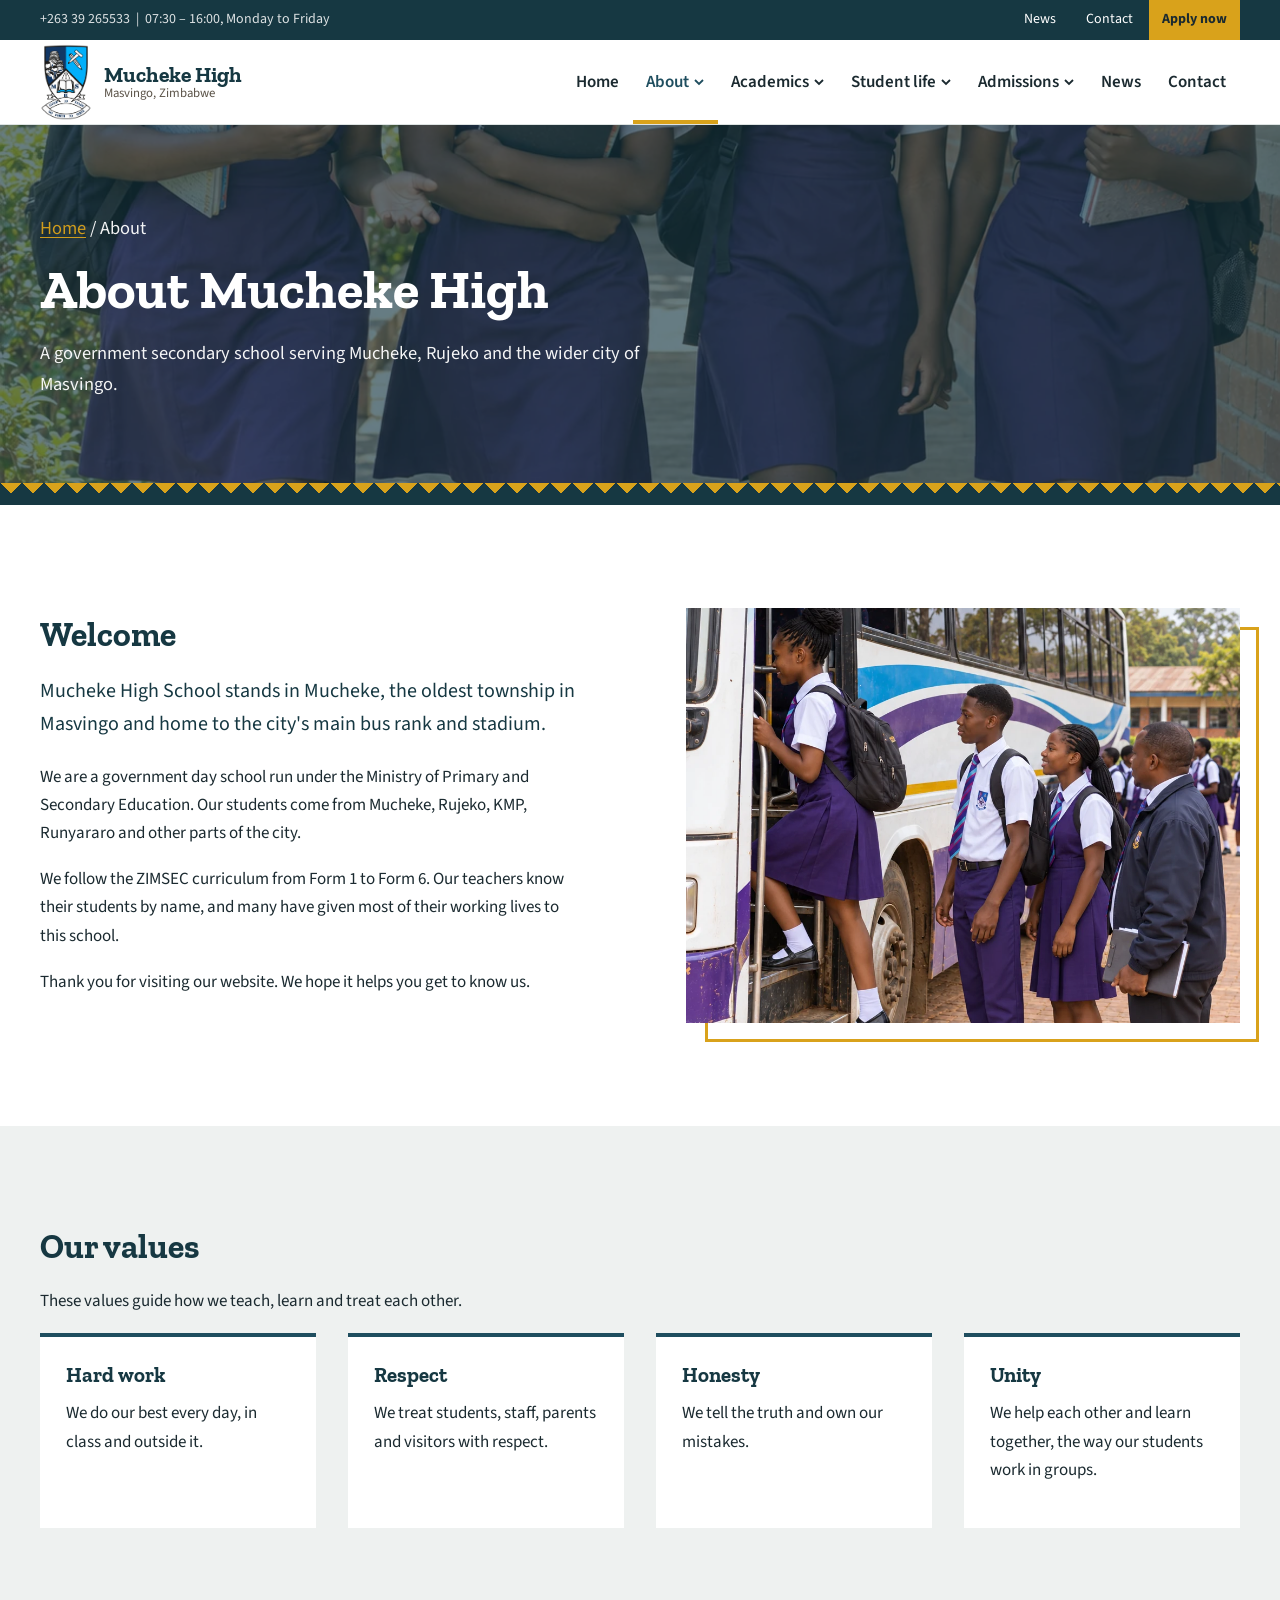
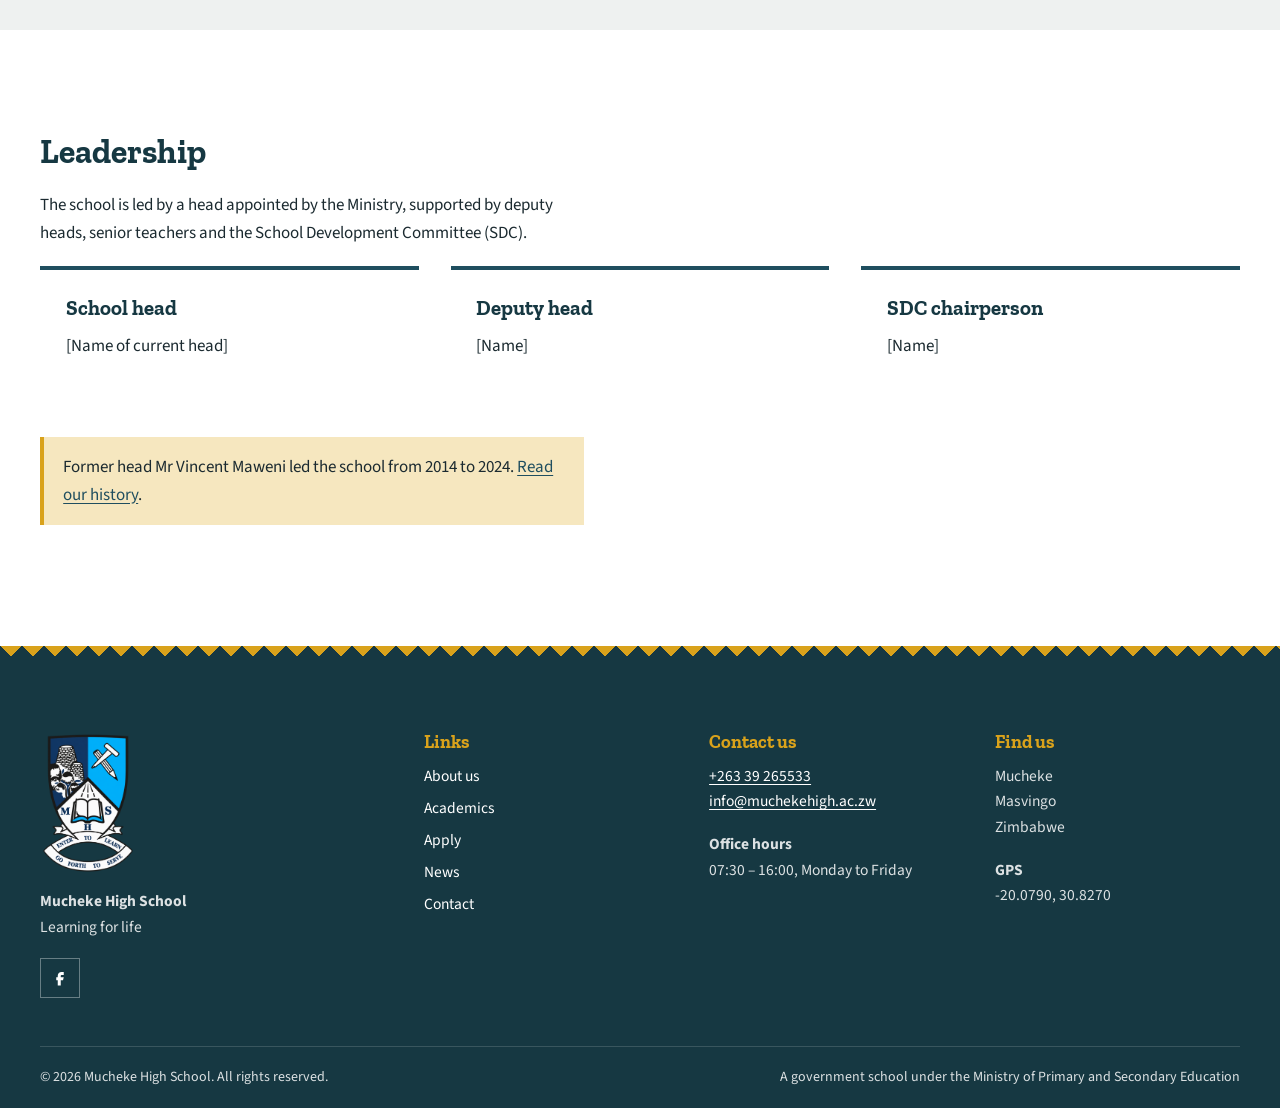
==== pages/about.html @ 4ecaeab1 "Add Mucheke High School website" ====
<!DOCTYPE html>
<html lang="en">
<head>
  <meta charset="UTF-8">
  <meta name="viewport" content="width=device-width, initial-scale=1">
  <title>About us | Mucheke High School</title>
  <meta name="description" content="Welcome to Mucheke High School, a government secondary school in Masvingo, Zimbabwe.">
  <link rel="icon" href="../assets/images/mucheke-crest-navy-icon.png" type="image/png">
  <link rel="preconnect" href="https://fonts.googleapis.com">
  <link rel="preconnect" href="https://fonts.gstatic.com" crossorigin>
  <link href="https://fonts.googleapis.com/css2?family=Source+Sans+3:wght@400;600;700&family=Zilla+Slab:wght@400;600;700&display=swap" rel="stylesheet">
  <link rel="stylesheet" href="../assets/css/base.css">
  <link rel="stylesheet" href="../assets/css/layout.css">
  <link rel="stylesheet" href="../assets/css/components.css">
</head>
<body data-root="../" data-page="about">
  <div id="header-slot"></div>

  <main id="main">
    <section class="page-hero">
      <img src="../assets/images/generated/veranda-friends-square.webp" alt="Friends walking along a classroom veranda">
      <div class="container">
        <p class="breadcrumb"><a href="../index.html">Home</a> / About</p>
        <h1>About Mucheke High</h1>
        <p>A government secondary school serving Mucheke, Rujeko and the wider city of Masvingo.</p>
      </div>
    </section>
    <div class="wall-band" aria-hidden="true"></div>

    <section class="section">
      <div class="container split">
        <div>
          <h2>Welcome</h2>
          <p class="lead">Mucheke High School stands in Mucheke, the oldest township in Masvingo and home to the city's main bus rank and stadium.</p>
          <p>We are a government day school run under the Ministry of Primary and Secondary Education. Our students come from Mucheke, Rujeko, KMP, Runyararo and other parts of the city.</p>
          <p>We follow the ZIMSEC curriculum from Form 1 to Form 6. Our teachers know their students by name, and many have given most of their working lives to this school.</p>
          <p>Thank you for visiting our website. We hope it helps you get to know us.</p>
        </div>
        <div class="split__img"><img src="../assets/images/generated/school-bus-formal-portrait.webp" alt="Students in formal uniform boarding the school bus"></div>
      </div>
    </section>

    <section class="section section--stone" id="values">
      <div class="container">
        <h2>Our values</h2>
        <p>These values guide how we teach, learn and treat each other. <!-- TODO: replace with the school's official values --></p>
        <div class="info-grid">
          <div class="info-card"><h3>Hard work</h3><p>We do our best every day, in class and outside it.</p></div>
          <div class="info-card"><h3>Respect</h3><p>We treat students, staff, parents and visitors with respect.</p></div>
          <div class="info-card"><h3>Honesty</h3><p>We tell the truth and own our mistakes.</p></div>
          <div class="info-card"><h3>Unity</h3><p>We help each other and learn together, the way our students work in groups.</p></div>
        </div>
      </div>
    </section>

    <section class="section" id="leadership">
      <div class="container">
        <h2>Leadership</h2>
        <p>The school is led by a head appointed by the Ministry, supported by deputy heads, senior teachers and the School Development Committee (SDC).</p>
        <div class="info-grid">
          <div class="info-card"><h3>School head</h3><p>[Name of current head]</p><!-- TODO: add the current head's name and photo --></div>
          <div class="info-card"><h3>Deputy head</h3><p>[Name]</p></div>
          <div class="info-card"><h3>SDC chairperson</h3><p>[Name]</p></div>
        </div>
        <p class="note" style="margin-top:2rem">Former head Mr Vincent Maweni led the school from 2014 to 2024. <a href="history.html">Read our history</a>.</p>
      </div>
    </section>

  </main>

  <div id="footer-slot"></div>

  <script src="../assets/js/data/site.js"></script>
  <script src="../assets/js/data/news.js"></script>
  <script src="../assets/js/components.js"></script>
  <script src="../assets/js/main.js"></script>
</body>
</html>
---- assets/css/base.css ----
/* =========================================================
   base.css — design tokens, reset, typography
   Change school colours here and the whole site updates.
   ========================================================= */

:root {
  /* Colours */
  --river: #1F4E5F;        /* main colour (Mucheke River blue) */
  --river-deep: #163842;   /* darker shade for footer, top bar */
  --gold: #D9A21B;         /* accent (msasa gold) */
  --gold-soft: #F6E7BF;
  --stone: #EEF1F0;        /* light section background */
  --granite: #5B5348;      /* muted text */
  --ink: #1B2A30;          /* body text */
  --white: #FFFFFF;

  /* Type */
  --font-head: "Zilla Slab", Georgia, "Times New Roman", serif;
  --font-body: "Source Sans 3", "Segoe UI", Arial, sans-serif;

  --step--1: 0.875rem;
  --step-0: 1.0625rem;
  --step-1: 1.3rem;
  --step-2: 1.65rem;
  --step-3: 2.1rem;
  --step-4: clamp(2.4rem, 5vw, 3.4rem);
  --step-5: clamp(3rem, 8vw, 5.6rem);

  /* Layout */
  --max: 1200px;
  --gap: clamp(1rem, 3vw, 2rem);
  --section: clamp(3.5rem, 8vw, 6.5rem);
  --radius: 4px;
  --header-h: 84px;
}

*, *::before, *::after { box-sizing: border-box; }

html { scroll-behavior: smooth; }

body {
  margin: 0;
  font-family: var(--font-body);
  font-size: var(--step-0);
  line-height: 1.65;
  color: var(--ink);
  background: var(--white);
  -webkit-font-smoothing: antialiased;
}

img, svg, video { display: block; max-width: 100%; }

h1, h2, h3, h4 {
  font-family: var(--font-head);
  font-weight: 700;
  line-height: 1.15;
  color: var(--river-deep);
  margin: 0 0 0.6em;
}
h1 { font-size: var(--step-4); }
h2 { font-size: var(--step-3); }
h3 { font-size: var(--step-2); }
h4 { font-size: var(--step-1); }

p { margin: 0 0 1.1em; max-width: 68ch; }

a { color: var(--river); text-underline-offset: 3px; }
a:hover { color: var(--river-deep); }

:focus-visible {
  outline: 3px solid var(--gold);
  outline-offset: 3px;
}

ul { padding-left: 1.2em; }

.skip-link {
  position: absolute;
  left: -999px;
  top: 0;
  background: var(--gold);
  color: var(--ink);
  padding: .6rem 1rem;
  z-index: 1000;
}
.skip-link:focus { left: 1rem; }

.visually-hidden {
  position: absolute !important;
  width: 1px; height: 1px;
  overflow: hidden;
  clip: rect(0 0 0 0);
  white-space: nowrap;
}

@media (prefers-reduced-motion: reduce) {
  *, *::before, *::after {
    animation: none !important;
    transition: none !important;
    scroll-behavior: auto !important;
  }
}
---- assets/css/layout.css ----
/* =========================================================
   layout.css — top bar, header, navigation, sections, footer
   ========================================================= */

.container {
  width: min(100% - 2 * var(--gap), var(--max));
  margin-inline: auto;
}

.section { padding-block: var(--section); }
.section--stone { background: var(--stone); }
.section--river { background: var(--river); color: var(--white); }
.section--river h2, .section--river h3 { color: var(--white); }

/* ---------- Stone wall band (Great Zimbabwe chevron) ---------- */
.wall-band {
  height: 22px;
  background:
    linear-gradient(135deg, var(--gold) 25%, transparent 25%) -11px 0 / 22px 22px,
    linear-gradient(225deg, var(--gold) 25%, transparent 25%) -11px 0 / 22px 22px,
    var(--river-deep);
}

/* ---------- Top bar ---------- */
.topbar {
  background: var(--river-deep);
  color: var(--white);
  font-size: var(--step--1);
}
.topbar .container {
  display: flex;
  justify-content: space-between;
  align-items: center;
  gap: 1rem;
  min-height: 40px;
}
.topbar__info { opacity: .85; }
.topbar__links { display: flex; gap: .25rem; }
.topbar__links a {
  color: var(--white);
  text-decoration: none;
  padding: .5rem .8rem;
}
.topbar__links a:hover { background: rgba(255,255,255,.1); color: var(--white); }
.topbar__links .topbar__apply { background: var(--gold); color: var(--ink); font-weight: 700; }
.topbar__links .topbar__apply:hover { background: #E7B53A; color: var(--ink); }

/* ---------- Header ---------- */
.site-header {
  position: sticky;
  top: 0;
  z-index: 100;
  background: var(--white);
  border-bottom: 1px solid #DDE3E2;
  transition: box-shadow .2s;
}
.site-header.is-scrolled { box-shadow: 0 2px 14px rgba(22,56,66,.12); }
.site-header .container {
  display: flex;
  align-items: center;
  justify-content: space-between;
  min-height: var(--header-h);
  gap: 1rem;
}

.brand {
  display: flex;
  align-items: center;
  gap: .75rem;
  text-decoration: none;
  color: var(--river-deep);
}
.brand img { width: 52px; height: auto; flex-shrink: 0; }
.brand__name {
  font-family: var(--font-head);
  font-weight: 700;
  font-size: 1.35rem;
  line-height: 1.05;
}
.brand__tag { display: block; font-family: var(--font-body); font-weight: 400; font-size: .8rem; color: var(--granite); }

/* ---------- Main nav ---------- */
.nav__list {
  list-style: none;
  display: flex;
  margin: 0;
  padding: 0;
}
.nav__item { position: relative; }
.nav__link {
  display: flex;
  align-items: center;
  gap: .3rem;
  padding: 0 .85rem;
  min-height: var(--header-h);
  font-weight: 600;
  color: var(--ink);
  text-decoration: none;
  background: none;
  border: 0;
  font: inherit;
  font-weight: 600;
  cursor: pointer;
}
.nav__link:hover, .nav__item.is-current > .nav__link { color: var(--river); box-shadow: inset 0 -4px 0 var(--gold); }
.nav__caret { width: 10px; height: 10px; transition: transform .2s; }

.subnav {
  list-style: none;
  margin: 0;
  padding: .5rem 0;
  position: absolute;
  left: 0;
  top: 100%;
  min-width: 220px;
  background: var(--river);
  opacity: 0;
  visibility: hidden;
  transform: translateY(6px);
  transition: opacity .15s, transform .15s, visibility .15s;
}
.nav__item:hover > .subnav,
.nav__item:focus-within > .subnav,
.nav__item.is-open > .subnav { opacity: 1; visibility: visible; transform: none; }
.subnav a {
  display: block;
  padding: .55rem 1.1rem;
  color: var(--white);
  text-decoration: none;
}
.subnav a:hover { background: var(--river-deep); color: var(--gold); }

.nav-toggle {
  display: none;
  background: none;
  border: 2px solid var(--river);
  color: var(--river);
  padding: .45rem .8rem;
  font: inherit;
  font-weight: 700;
  cursor: pointer;
}

@media (max-width: 1020px) {
  .nav-toggle { display: block; }
  .topbar__info { display: none; }
  .nav {
    position: fixed;
    inset: calc(var(--header-h) + 40px) 0 0 0;
    background: var(--white);
    overflow-y: auto;
    transform: translateX(100%);
    transition: transform .25s;
  }
  .nav.is-open { transform: none; }
  .nav__list { flex-direction: column; padding: 1rem var(--gap) 3rem; }
  .nav__link { min-height: 52px; width: 100%; justify-content: space-between; border-bottom: 1px solid #E3E8E7; padding: 0; }
  .nav__link:hover, .nav__item.is-current > .nav__link { box-shadow: none; }
  .subnav {
    position: static;
    opacity: 1;
    visibility: visible;
    transform: none;
    display: none;
    background: var(--stone);
  }
  .nav__item:hover > .subnav, .nav__item:focus-within > .subnav { display: none; }
  .nav__item.is-open > .subnav { display: block; }
  .nav__item.is-open .nav__caret { transform: rotate(180deg); }
  .subnav a { color: var(--ink); }
  .subnav a:hover { background: var(--gold-soft); color: var(--ink); }
}

/* ---------- Footer ---------- */
.site-footer {
  background: var(--river-deep);
  color: rgba(255,255,255,.85);
  font-size: .97rem;
}
.site-footer a { color: var(--white); }
.site-footer a:hover { color: var(--gold); }
.footer__grid {
  display: grid;
  grid-template-columns: 1.4fr 1fr 1fr 1fr;
  gap: 2.5rem;
  padding-block: 4rem 3rem;
}
.site-footer h4 { color: var(--gold); font-size: 1.15rem; }
.footer__links { list-style: none; padding: 0; margin: 0; }
.footer__links li { margin-bottom: .4rem; }
.footer__links a { text-decoration: none; }
.footer__brand img { width: 96px; height: auto; margin-bottom: 1rem; }
.footer__social { display: flex; gap: .6rem; margin-top: 1rem; }
.footer__social a {
  display: grid;
  place-items: center;
  width: 40px; height: 40px;
  border: 1px solid rgba(255,255,255,.35);
}
.footer__social svg { width: 18px; height: 18px; fill: currentColor; }
.footer__bottom {
  border-top: 1px solid rgba(255,255,255,.15);
  padding-block: 1.2rem;
  font-size: var(--step--1);
  display: flex;
  justify-content: space-between;
  flex-wrap: wrap;
  gap: .5rem;
}

@media (max-width: 900px) {
  .footer__grid { grid-template-columns: 1fr 1fr; }
}
@media (max-width: 560px) {
  .footer__grid { grid-template-columns: 1fr; }
  .topbar__links a:not(.topbar__apply) { display: none; }
}
---- assets/css/components.css ----
/* =========================================================
   components.css — buttons, hero, cards, quote, news,
   gallery, lightbox, partners, timeline, forms, tables
   ========================================================= */

/* ---------- Buttons ---------- */
.btn {
  display: inline-flex;
  align-items: center;
  justify-content: center;
  gap: .5rem;
  padding: .85rem 1.6rem;
  font-weight: 700;
  font-size: 1rem;
  text-decoration: none;
  border: 2px solid transparent;
  border-radius: var(--radius);
  cursor: pointer;
  transition: background .15s, color .15s;
}
.btn--gold { background: var(--gold); color: var(--ink); }
.btn--gold:hover { background: #E7B53A; color: var(--ink); }
.btn--river { background: var(--river); color: var(--white); }
.btn--river:hover { background: var(--river-deep); color: var(--white); }
.btn--outline { border-color: currentColor; color: var(--white); background: transparent; }
.btn--outline:hover { background: var(--white); color: var(--river-deep); }
.btn--outline-dark { border-color: var(--river); color: var(--river); background: transparent; }
.btn--outline-dark:hover { background: var(--river); color: var(--white); }
.btn-row { display: flex; flex-wrap: wrap; gap: .8rem; margin-top: 1.6rem; }

/* ---------- Home hero ---------- */
.hero {
  position: relative;
  min-height: min(88vh, 780px);
  display: grid;
  align-items: end;
  justify-items: center;
  color: var(--white);
  overflow: hidden;
  background: var(--river-deep);
}
.hero__media, .hero__slide, .hero__video {
  position: absolute;
  inset: 0;
  width: 100%;
  height: 100%;
  object-fit: cover;
}
.hero__video {
  /* Keep the students' heads below the header on wide screens. */
  object-position: center top;
}
@media (max-width: 760px) {
  .hero__video { object-position: 35% top; }
}
.hero__slide { opacity: 0; transition: opacity 1.2s ease; }
.hero__slide.is-active { opacity: 1; }
.hero::after {
  content: "";
  position: absolute;
  inset: 0;
  background:
    radial-gradient(ellipse at center, rgba(22,56,66,.35) 0%, rgba(22,56,66,0) 70%),
    linear-gradient(180deg, rgba(31,78,95,.45) 0%, rgba(31,78,95,.55) 50%, rgba(22,56,66,.75) 100%);
  mix-blend-mode: normal;
}
.hero__content {
  position: relative;
  z-index: 2;
  padding-block: 6rem 4.5rem;
  text-align: center;
  display: flex;
  flex-direction: column;
  align-items: center;
  justify-content: center;
}
.hero__content .btn-row { justify-content: center; }
.hero__kicker {
  font-family: var(--font-head);
  font-size: var(--step-2);
  font-weight: 400;
  color: var(--gold);
  margin: 0;
}
.hero__title {
  font-size: var(--step-5);
  color: var(--white);
  margin: 0 0 1.2rem;
  letter-spacing: -0.01em;
  max-width: none;
  width: 100%;
  text-align: center;
  white-space: nowrap;
}
.hero__title span { display: inline; }
@media (max-width: 700px) {
  .hero__title { white-space: normal; font-size: clamp(2.4rem, 12vw, 3.4rem); line-height: 1.05; }
  .hero__title span { display: block; }
}
.hero__text { font-size: 1.2rem; max-width: 56ch; opacity: .95; }
.hero__dots {
  position: absolute;
  left: 50%;
  transform: translateX(-50%);
  bottom: 2rem;
  z-index: 3;
  display: flex;
  gap: .5rem;
}
.hero__dots button {
  width: 34px; height: 6px;
  border: 0;
  padding: 0;
  background: rgba(255,255,255,.45);
  cursor: pointer;
}
.hero__dots button.is-active { background: var(--gold); }

/* ---------- Page hero (inner pages) ---------- */
.page-hero {
  position: relative;
  color: var(--white);
  background: var(--river-deep);
  overflow: hidden;
}
.page-hero img {
  position: absolute;
  inset: 0;
  width: 100%;
  height: 100%;
  object-fit: cover;
  opacity: .35;
}
.page-hero .container { position: relative; padding-block: 5.5rem 4rem; }
.page-hero h1 { color: var(--white); margin-bottom: .3em; }
.page-hero p { font-size: 1.15rem; opacity: .95; }
.breadcrumb { font-size: var(--step--1); margin-bottom: 1rem; }
.breadcrumb a { color: var(--gold); }

/* ---------- Split block (text + image) ---------- */
.split {
  display: grid;
  grid-template-columns: 1.05fr 1fr;
  gap: clamp(2rem, 5vw, 4.5rem);
  align-items: center;
}
.split--reverse > :first-child { order: 2; }
.split__img img { width: 100%; aspect-ratio: 4 / 3; object-fit: cover; }
.split__img { position: relative; }
.split__img::before {
  content: "";
  position: absolute;
  inset: 1.2rem -1.2rem -1.2rem 1.2rem;
  border: 3px solid var(--gold);
  z-index: -1;
}
.lead { font-size: 1.25rem; color: var(--river-deep); }
@media (max-width: 860px) {
  .split { grid-template-columns: 1fr; }
  .split--reverse > :first-child { order: 0; }
}

/* ---------- Academic pathways ---------- */
.pathways {
  padding-block: var(--section);
  background: #101f37;
  color: #fff;
  position: relative;
  overflow: hidden;
}
.pathways::before {
  content: "";
  position: absolute;
  width: 600px;
  height: 600px;
  right: -300px;
  top: -300px;
  border: 1px solid rgba(217,162,27,.18);
  border-radius: 50%;
  pointer-events: none;
}
.pathways .pathways__heading { align-items: end; gap: 3rem; margin-bottom: 3rem; }
.pathways__eyebrow { color: var(--gold); font-size: .8rem; letter-spacing: .18em; font-weight: 700; }
.pathways__heading h2 { color: #fff; font-size: clamp(2.2rem, 4vw, 3.6rem); margin: 0; }
.pathways__heading em { font-weight: 400; color: #c9d5e6; }
.pathways__intro { max-width: 38ch; color: #c9d5e6; margin: 0; }
.stages { display: grid; grid-template-columns: repeat(3, 1fr); gap: 1.5rem; }
.stage {
  display: flex;
  flex-direction: column;
  color: #fff;
  background: #182b46;
  border: 1px solid #31425a;
  border-radius: 10px;
  overflow: hidden;
  text-decoration: none;
  transition: border-color .3s, box-shadow .3s;
}
.stage__media { position: relative; aspect-ratio: 4 / 3; overflow: hidden; }
.stage img { width: 100%; height: 100%; object-fit: cover; transition: transform .5s ease; }
.stage__media::after { content: ""; position: absolute; inset: 55% 0 0; background: linear-gradient(transparent, rgba(16,31,55,.65)); pointer-events: none; }
.stage__number { position: absolute; top: 1rem; left: 1.25rem; color: #fff; font-size: 2.5rem; font-family: var(--font-head); line-height: 1; text-shadow: 0 2px 12px #101f37; z-index: 1; }
.stage__badge { position: absolute; bottom: 1rem; left: 1.25rem; z-index: 1; padding: .3rem .8rem; background: #fff; color: #142d52; border-radius: 3px; font-size: .85rem; font-weight: 700; }
.stage__body { padding: 1.6rem; display: flex; flex-direction: column; flex: 1; }
.stage__forms { color: var(--gold); font-size: .8rem; letter-spacing: .06em; font-weight: 700; margin: 0 0 .5rem; text-transform: uppercase; }
.stage h3 { color: #fff; font-size: 1.8rem; margin-bottom: .75rem; }
.stage__description { color: #c9d5e6; margin: 0 0 1.7rem; }
.stage__link { display: flex; align-items: center; justify-content: space-between; gap: .75rem; border-top: 1px solid #374961; padding-top: 1rem; margin-top: auto; font-weight: 600; font-size: .95rem; }
.stage__arrow { display: grid; place-items: center; width: 34px; height: 34px; border: 1px solid #607088; border-radius: 50%; color: var(--gold); font-size: 1.25rem; transition: background .3s, color .3s; }
.stage:hover, .stage:focus-visible { color: #fff; border-color: var(--gold); box-shadow: 0 16px 40px rgba(0,0,0,.2); }
.stage:hover img, .stage:focus-visible img { transform: scale(1.05); }
.stage:hover .stage__arrow, .stage:focus-visible .stage__arrow { background: var(--gold); color: #101f37; border-color: var(--gold); }
.pathways__bottom { display: flex; justify-content: space-between; align-items: center; gap: 1rem; padding-top: 2rem; margin-top: 2.5rem; border-top: 1px solid #31425a; }
.pathways__bottom > span { font-size: .75rem; color: #a6b7ce; letter-spacing: .12em; }
.pathways__bottom a { color: #fff; text-decoration: none; }
.pathways__bottom a:hover { color: var(--gold); }
@media (max-width: 900px) {
  .stages { gap: 1rem; }
  .stage__body { padding: 1.2rem; }
  .stage h3 { font-size: 1.5rem; }
}
@media (max-width: 700px) {
  .pathways .pathways__heading { flex-direction: column; align-items: start; gap: 1.5rem; }
  .stages { grid-template-columns: 1fr; gap: 1.5rem; }
  .stage__media { aspect-ratio: 16 / 10; }
  .pathways__bottom { flex-direction: column; align-items: start; }
}

/* ---------- Quote banner ---------- */
.quote {
  background: var(--river);
  color: var(--white);
  text-align: center;
}
.quote blockquote {
  margin: 0 auto;
  max-width: 34ch;
  font-family: var(--font-head);
  font-size: clamp(1.6rem, 3.4vw, 2.4rem);
  line-height: 1.3;
}
.quote cite { display: block; margin-top: 1.4rem; font-style: normal; color: var(--gold); font-size: 1rem; }

/* ---------- Section heading row ---------- */
.section-head {
  display: flex;
  justify-content: space-between;
  align-items: end;
  gap: 1rem;
  flex-wrap: wrap;
  margin-bottom: 2.2rem;
}
.section-head h2 { margin: 0; }

/* ---------- News ---------- */
.news-grid {
  display: grid;
  grid-template-columns: repeat(3, 1fr);
  gap: var(--gap);
}
.news-card { display: flex; flex-direction: column; background: var(--white); }
.section--stone .news-card { border-bottom: 4px solid var(--gold); }
.news-card img { width: 100%; aspect-ratio: 3 / 2; object-fit: cover; }
.news-card__body { padding: 1.4rem 1.4rem 1.6rem; display: flex; flex-direction: column; flex: 1; }
.news-card__meta { font-size: var(--step--1); color: var(--granite); margin-bottom: .4rem; }
.news-card h3 { font-size: 1.35rem; }
.news-card h3 a { color: var(--river-deep); text-decoration: none; }
.news-card h3 a:hover { color: var(--river); text-decoration: underline; }
.news-card p { flex: 1; }
.news-card .read-more { font-weight: 700; }
.news-empty { grid-column: 1 / -1; text-align: center; color: var(--granite); }
@media (max-width: 900px) { .news-grid { grid-template-columns: 1fr 1fr; } }
@media (max-width: 600px) { .news-grid { grid-template-columns: 1fr; } }

.filters { display: flex; flex-wrap: wrap; gap: .5rem; margin-bottom: 2rem; }
.filters button {
  font: inherit;
  padding: .45rem 1rem;
  border: 2px solid var(--river);
  background: var(--white);
  color: var(--river);
  cursor: pointer;
  font-weight: 600;
}
.filters button[aria-pressed="true"] { background: var(--river); color: var(--white); }

/* ---------- Gallery ---------- */
.gallery {
  display: grid;
  grid-template-columns: repeat(4, 1fr);
  gap: 6px;
}
.gallery button {
  padding: 0;
  border: 0;
  cursor: zoom-in;
  background: none;
}
.gallery img { width: 100%; aspect-ratio: 1; object-fit: cover; }
.image-credit { color: var(--granite); font-size: .9rem; }
.stage img { object-position: center 30%; }
.scroll-progress {
  position: fixed;
  top: 0;
  left: 0;
  width: 100%;
  height: 3px;
  background: var(--gold);
  transform: scaleX(0);
  transform-origin: left;
  pointer-events: none;
  z-index: 110;
}
.stage img.scroll-image {
  transform: translateY(var(--scroll-shift, 0px)) scale(1.08);
  transition: transform .25s ease-out;
}
.stage:hover img.scroll-image, .stage:focus-visible img.scroll-image {
  transform: translateY(var(--scroll-shift, 0px)) scale(1.12);
}
@media (prefers-reduced-motion: reduce) {
  .scroll-progress { display: none; }
  .stage img.scroll-image { transform: none; }
}
.hero__slide { object-position: center 35%; }
@media (max-width: 760px) { .gallery { grid-template-columns: repeat(2, 1fr); } }

.lightbox {
  position: fixed;
  inset: 0;
  z-index: 500;
  background: rgba(10,25,30,.92);
  display: none;
  place-items: center;
  padding: 2rem;
}
.lightbox.is-open { display: grid; }
.lightbox img { max-height: 82vh; width: auto; }
.lightbox__caption { color: var(--white); text-align: center; margin-top: .8rem; }
.lightbox__close {
  position: absolute;
  top: 1rem; right: 1rem;
  background: var(--gold);
  border: 0;
  font: inherit;
  font-weight: 700;
  padding: .5rem 1rem;
  cursor: pointer;
}

/* ---------- Partners strip ---------- */
.partners {
  display: flex;
  flex-wrap: wrap;
  justify-content: center;
  gap: 1rem 3rem;
  padding-block: 2.6rem;
  border-top: 1px solid #E1E6E5;
}
.partners a {
  color: var(--granite);
  text-decoration: none;
  font-family: var(--font-head);
  font-size: 1.15rem;
  font-weight: 600;
}
.partners a:hover { color: var(--river); }

/* ---------- Facts row ---------- */
.facts {
  display: grid;
  grid-template-columns: repeat(4, 1fr);
  gap: var(--gap);
  text-align: left;
}
.fact { border-left: 4px solid var(--gold); padding-left: 1rem; }
.fact strong { display: block; font-family: var(--font-head); font-size: 1.6rem; color: var(--white); }
.fact span { opacity: .9; }
@media (max-width: 800px) { .facts { grid-template-columns: 1fr 1fr; } }

/* ---------- Timeline (history) ---------- */
.timeline { list-style: none; padding: 0; margin: 0; border-left: 3px solid var(--gold); }
.timeline li { position: relative; padding: 0 0 2rem 2rem; }
.timeline li::before {
  content: "";
  position: absolute;
  left: -10px; top: .35rem;
  width: 17px; height: 17px;
  background: var(--river);
  border: 3px solid var(--gold);
  border-radius: 50%;
}
.timeline time { font-family: var(--font-head); font-weight: 700; font-size: 1.3rem; color: var(--river); }
.timeline p { margin: .2rem 0 0; }

/* ---------- Info cards / lists ---------- */
.info-grid {
  display: grid;
  grid-template-columns: repeat(auto-fit, minmax(240px, 1fr));
  gap: var(--gap);
}
.info-card {
  background: var(--white);
  padding: 1.6rem;
  border-top: 4px solid var(--river);
}
.section--stone .info-card { background: var(--white); }
.info-card h3 { font-size: 1.3rem; }
.info-card ul { margin: 0; }

.steps { list-style: none; padding: 0; counter-reset: step; display: grid; gap: 1.2rem; }
.steps li { counter-increment: step; display: grid; grid-template-columns: 3rem 1fr; gap: 1rem; align-items: start; }
.steps li::before {
  content: counter(step);
  display: grid;
  place-items: center;
  width: 3rem; height: 3rem;
  background: var(--gold);
  font-family: var(--font-head);
  font-weight: 700;
  font-size: 1.3rem;
}
.steps h3 { font-size: 1.2rem; margin: .4rem 0 .2rem; }
.steps p { margin: 0; }

/* ---------- Tables ---------- */
.table-wrap { overflow-x: auto; }
table { width: 100%; border-collapse: collapse; background: var(--white); }
th, td { text-align: left; padding: .8rem 1rem; border-bottom: 1px solid #DDE3E2; }
th { background: var(--river); color: var(--white); }

/* ---------- Forms ---------- */
.form { display: grid; gap: 1rem; }
.form__row { display: grid; grid-template-columns: 1fr 1fr; gap: 1rem; }
.form label { display: block; font-weight: 600; margin-bottom: .3rem; }
.form input, .form select, .form textarea {
  width: 100%;
  font: inherit;
  padding: .75rem .9rem;
  border: 2px solid #C9D3D2;
  border-radius: var(--radius);
  background: var(--white);
}
.form input:focus, .form select:focus, .form textarea:focus { border-color: var(--river); outline: none; }
.form .error { color: #A12A1A; font-size: var(--step--1); margin-top: .25rem; display: none; }
.form .is-invalid { border-color: #A12A1A; }
.form .is-invalid + .error { display: block; }
.form-status { padding: 1rem; background: var(--gold-soft); display: none; }
.form-status.is-visible { display: block; }
@media (max-width: 600px) { .form__row { grid-template-columns: 1fr; } }

.map-frame { width: 100%; height: 360px; border: 0; }

.note {
  background: var(--gold-soft);
  border-left: 4px solid var(--gold);
  padding: 1rem 1.2rem;
}
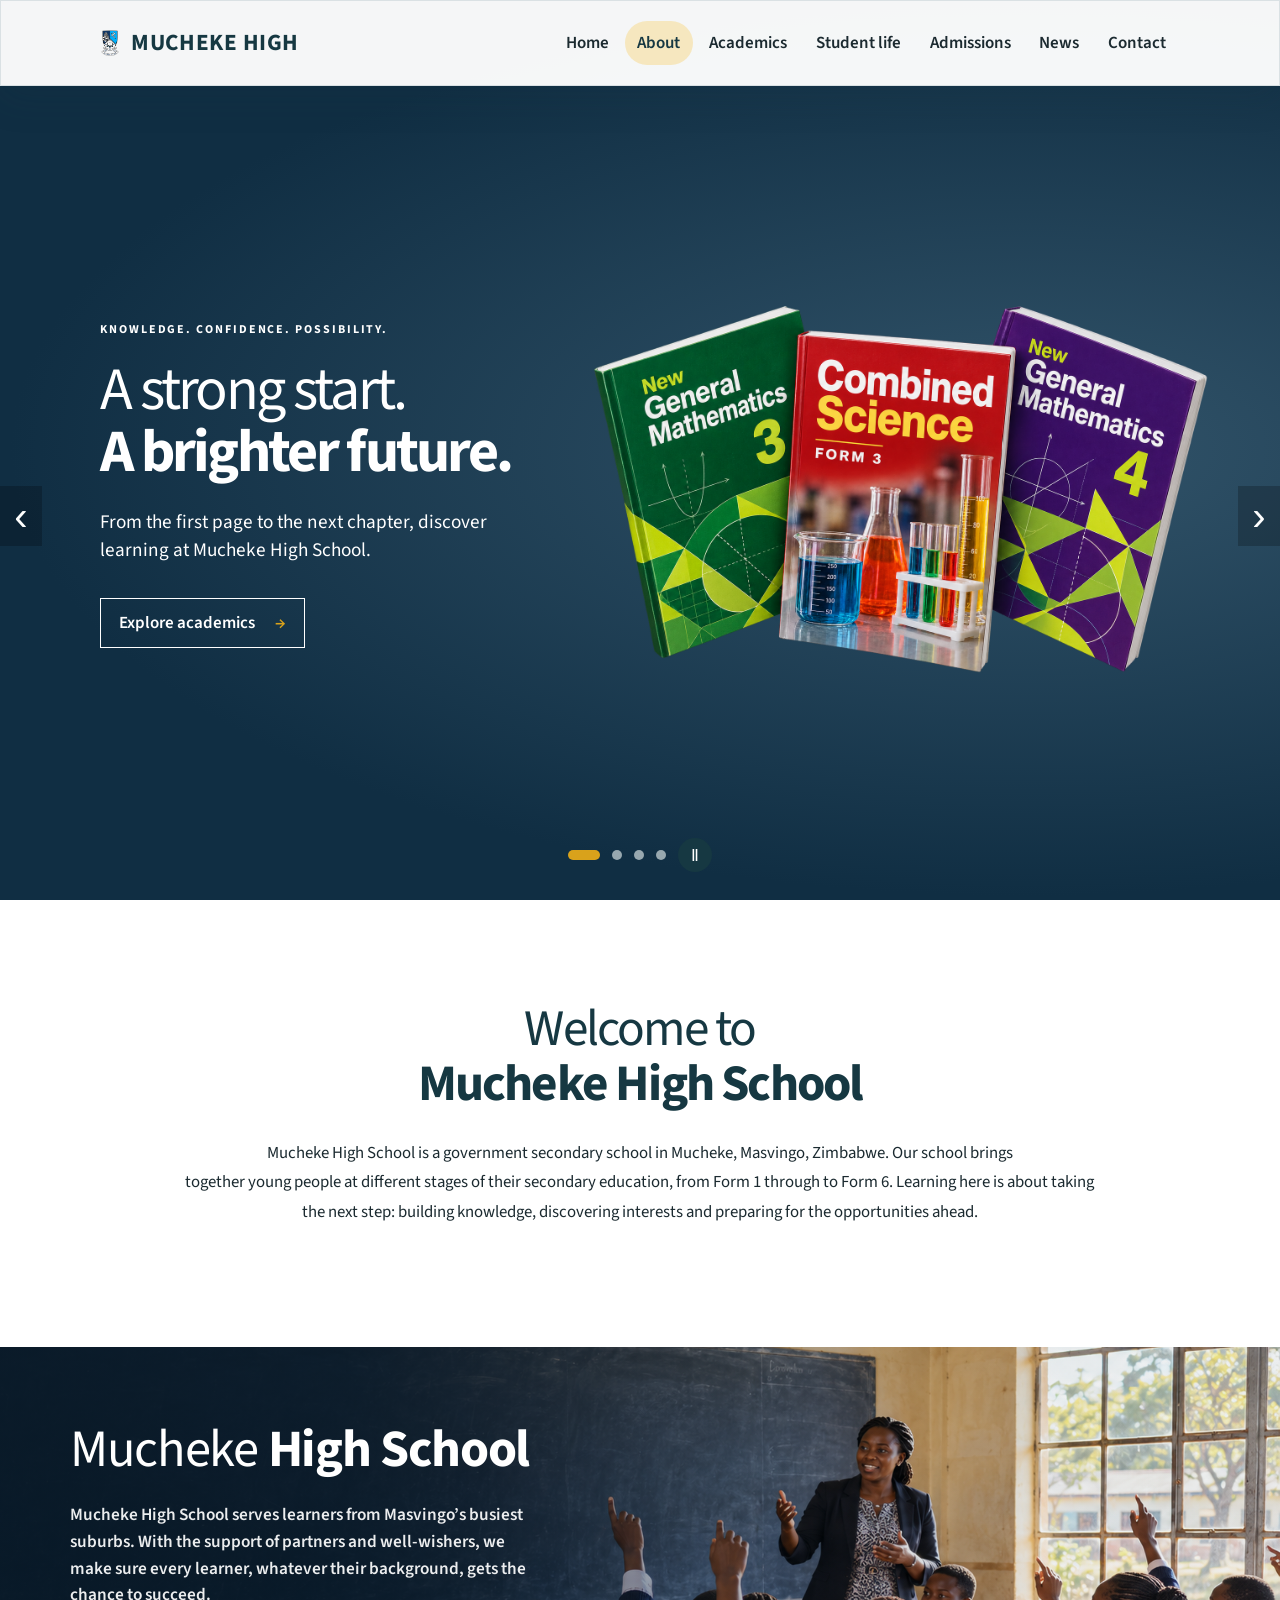
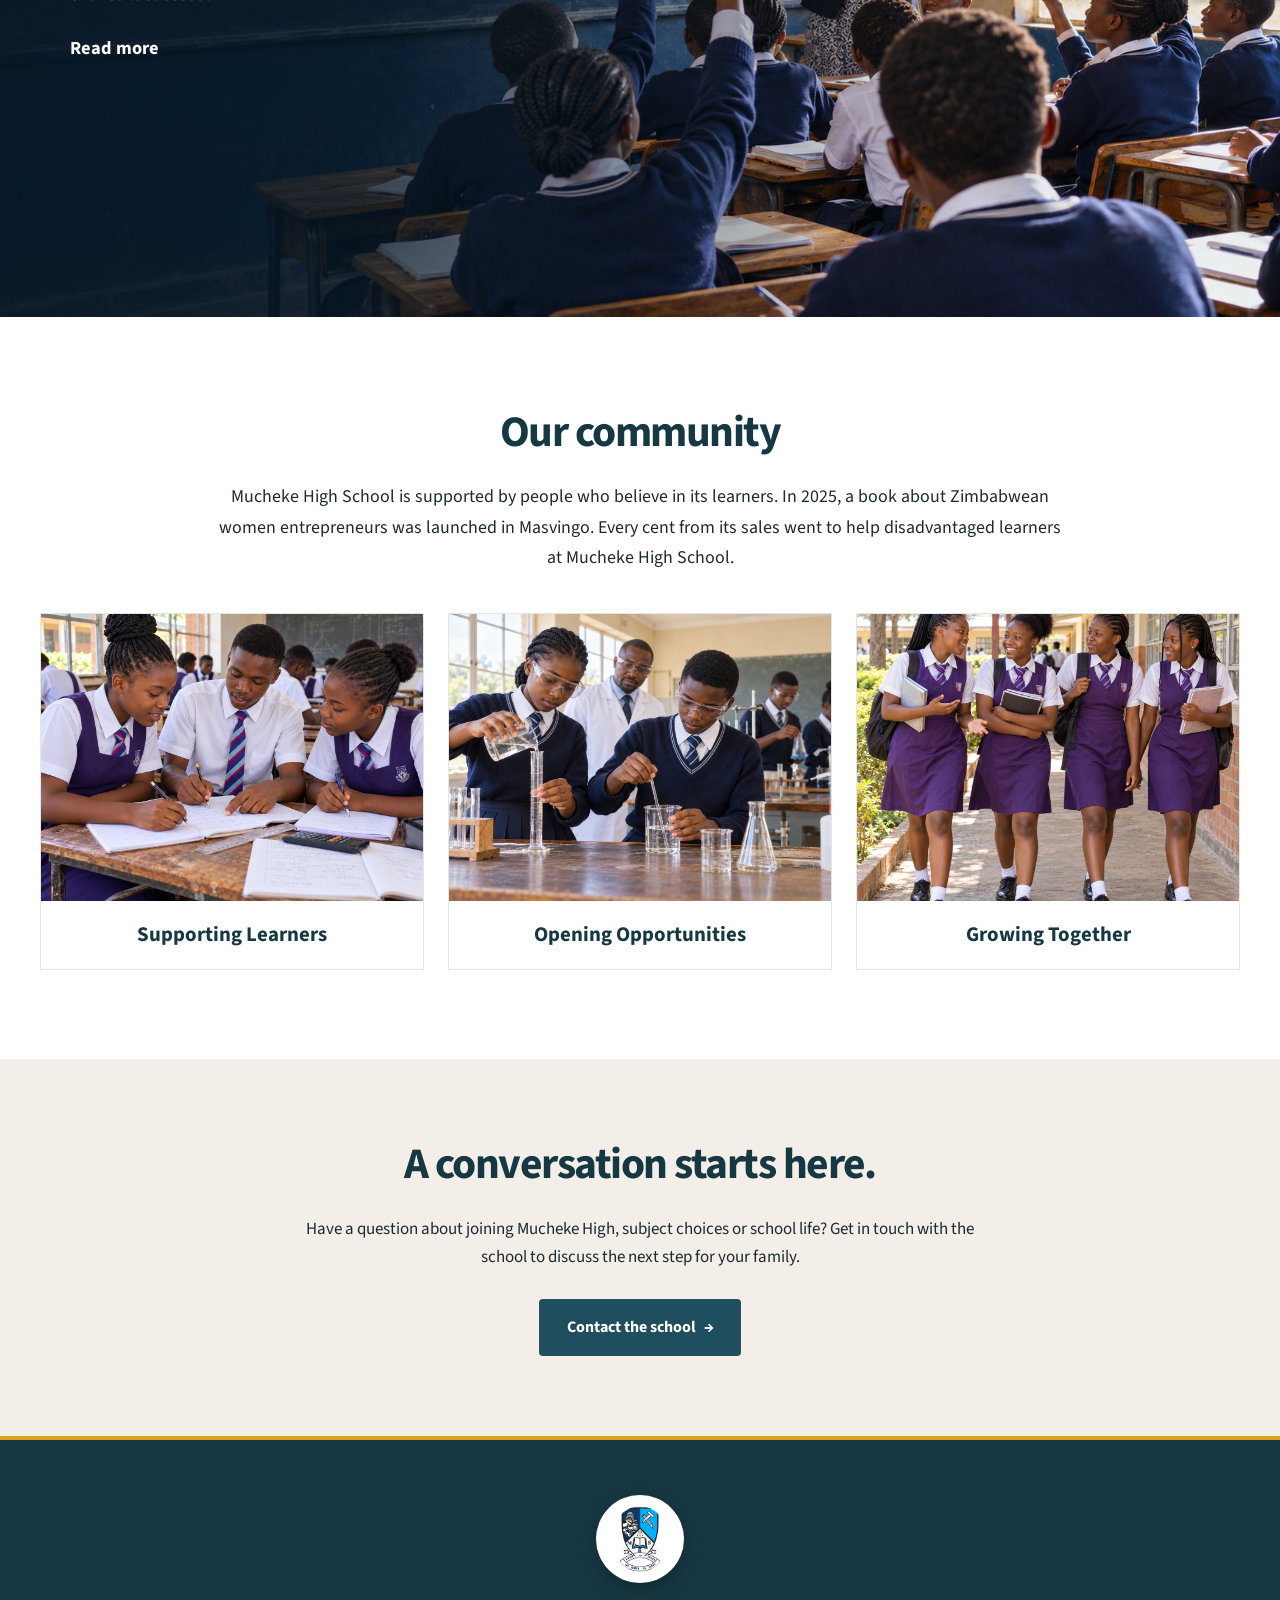
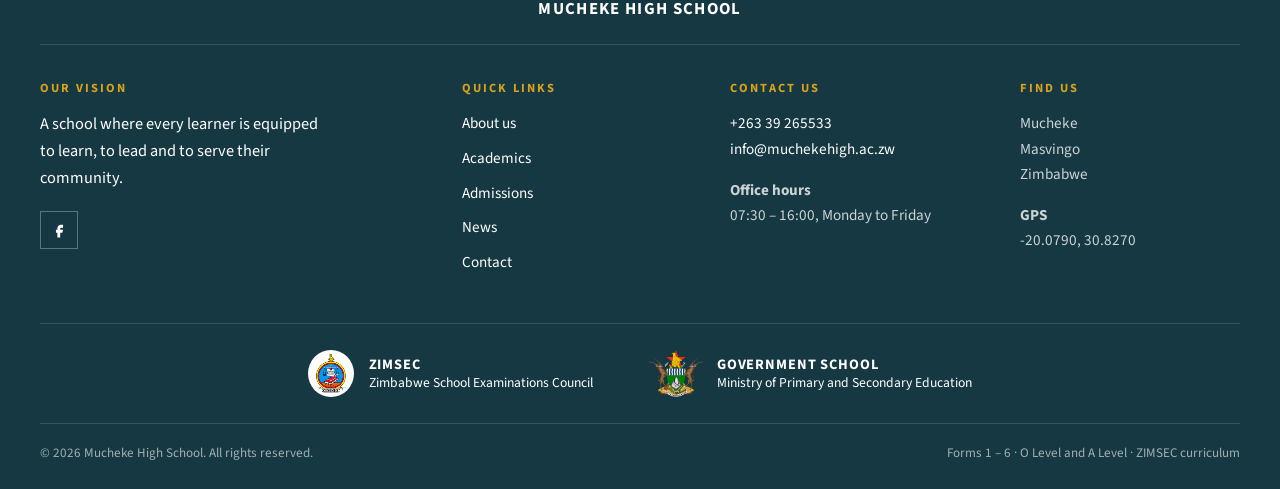
==== commit c0dcc5da: "Update site: animated home hero, new About and Academics pages, footer and header - Home: motion-ree" ====
--- a/pages/about.html
+++ b/pages/about.html
@@ -12,60 +12,80 @@
   <link rel="stylesheet" href="../assets/css/base.css">
   <link rel="stylesheet" href="../assets/css/layout.css">
   <link rel="stylesheet" href="../assets/css/components.css">
+  <link rel="stylesheet" href="../assets/css/about.css">
 </head>
-<body data-root="../" data-page="about">
+<body data-root="../" data-page="about" data-header="full">
   <div id="header-slot"></div>
 
   <main id="main">
-    <section class="page-hero">
-      <img src="../assets/images/generated/veranda-friends-square.webp" alt="Friends walking along a classroom veranda">
-      <div class="container">
-        <p class="breadcrumb"><a href="../index.html">Home</a> / About</p>
-        <h1>About Mucheke High</h1>
-        <p>A government secondary school serving Mucheke, Rujeko and the wider city of Masvingo.</p>
-      </div>
-    </section>
-    <div class="wall-band" aria-hidden="true"></div>
-
-    <section class="section">
-      <div class="container split">
-        <div>
-          <h2>Welcome</h2>
-          <p class="lead">Mucheke High School stands in Mucheke, the oldest township in Masvingo and home to the city's main bus rank and stadium.</p>
-          <p>We are a government day school run under the Ministry of Primary and Secondary Education. Our students come from Mucheke, Rujeko, KMP, Runyararo and other parts of the city.</p>
-          <p>We follow the ZIMSEC curriculum from Form 1 to Form 6. Our teachers know their students by name, and many have given most of their working lives to this school.</p>
-          <p>Thank you for visiting our website. We hope it helps you get to know us.</p>
+    <section class="about-slider" aria-label="Discover Mucheke High" aria-roledescription="carousel">
+      <h1 class="about-sr">About Mucheke High School</h1>
+      <article class="about-slide about-slide--books is-active" aria-label="1 of 4" data-slide>
+        <div class="container about-slide__layout">
+          <div class="about-slide__copy"><p class="about-eyebrow">KNOWLEDGE. CONFIDENCE. POSSIBILITY.</p><h2>A strong start.<br><strong>A brighter future.</strong></h2><p>From the first page to the next chapter, discover learning at Mucheke High School.</p><a class="about-link" href="academics.html">Explore academics <span aria-hidden="true">→</span></a></div>
+          <div class="about-slide__art"><img src="../assets/images/generated/about-textbooks.png" alt="Three mathematics and science textbooks arranged like fanned cards" width="1536" height="1024"></div>
         </div>
-        <div class="split__img"><img src="../assets/images/generated/school-bus-formal-portrait.webp" alt="Students in formal uniform boarding the school bus"></div>
-      </div>
+      </article>
+      <article class="about-slide about-slide--bus" aria-label="2 of 4" data-slide hidden>
+        <div class="container about-slide__layout">
+          <div class="about-slide__copy"><p class="about-eyebrow">ROOTED IN MASVINGO</p><h2>Our school.<br><strong>Our community.</strong></h2><p>Get to know a government secondary school at the heart of Mucheke, Masvingo.</p><a class="about-link" href="#our-story">Discover our story <span aria-hidden="true">→</span></a></div>
+          <div class="about-slide__art about-slide__art--bus"><img src="../assets/images/mucheke-school-bus-transparent.png" alt="Mucheke High School bus in blue and white livery" width="2079" height="756"><span class="bus-reveal__wheel bus-reveal__wheel--front" aria-hidden="true"></span><span class="bus-reveal__wheel bus-reveal__wheel--rear" aria-hidden="true"></span></div>
+        </div>
+      </article>
+      <article class="about-slide about-slide--students" aria-label="3 of 4" data-slide hidden>
+        <div class="container about-slide__layout">
+          <div class="about-slide__copy"><p class="about-eyebrow">ROOM TO LEARN. SPACE TO GROW.</p><h2>Your journey.<br><strong>Your potential.</strong></h2><p>Six forms. New friendships. A world of possibilities beyond the classroom.</p><a class="about-link" href="admissions.html">Join Mucheke High <span aria-hidden="true">→</span></a></div>
+          <div class="about-slide__art about-students"><img src="../assets/images/generated/about-student-characters.png" alt="Relaxed 3D schoolboy and schoolgirl in Mucheke uniforms with backpacks and books" width="1024" height="1536"></div>
+        </div>
+      </article>
+      <article class="about-slide about-slide--campus" aria-label="4 of 4" data-slide hidden>
+        <div class="container about-slide__layout">
+          <div class="about-slide__copy"><p class="about-eyebrow">A VIEW FROM ABOVE</p><h2>Our school.<br><strong>Our space.</strong></h2><p>Discover the campus, from classroom blocks and courtyards to the open sports field.</p><a class="about-link" href="#our-story">Explore Mucheke <span aria-hidden="true">→</span></a></div>
+          <div class="about-slide__art about-campus-art">
+            <svg class="about-campus-filter" width="0" height="0" aria-hidden="true" focusable="false"><defs><filter id="campus-edge-mist" x="-10%" y="-10%" width="120%" height="120%" color-interpolation-filters="sRGB"><feMorphology in="SourceAlpha" operator="erode" radius="28" result="inner-campus"/><feGaussianBlur in="inner-campus" stdDeviation="24" result="edge-fade"/><feComposite in="SourceGraphic" in2="edge-fade" operator="in"/></filter></defs></svg>
+            <img src="../assets/images/generated/mucheke-campus-aerial.png" alt="Enhanced aerial illustration of Mucheke High School campus" width="1395" height="1125">
+          </div>
+        </div>
+      </article>
+      <button class="about-arrow about-arrow--prev" type="button" aria-label="Previous slide">‹</button>
+      <button class="about-arrow about-arrow--next" type="button" aria-label="Next slide">›</button>
+      <div class="about-slider__controls"><button type="button" class="is-active" data-slide-to="0" aria-label="Show textbooks slide" aria-pressed="true"></button><button type="button" data-slide-to="1" aria-label="Show bus slide" aria-pressed="false"></button><button type="button" data-slide-to="2" aria-label="Show students slide" aria-pressed="false"></button><button type="button" data-slide-to="3" aria-label="Show campus slide" aria-pressed="false"></button><button class="about-pause" type="button" aria-label="Pause slideshow">Ⅱ</button></div>
+      <span class="about-sr" role="status" data-slide-status></span>
     </section>
 
-    <section class="section section--stone" id="values">
-      <div class="container">
-        <h2>Our values</h2>
-        <p>These values guide how we teach, learn and treat each other. <!-- TODO: replace with the school's official values --></p>
-        <div class="info-grid">
-          <div class="info-card"><h3>Hard work</h3><p>We do our best every day, in class and outside it.</p></div>
-          <div class="info-card"><h3>Respect</h3><p>We treat students, staff, parents and visitors with respect.</p></div>
-          <div class="info-card"><h3>Honesty</h3><p>We tell the truth and own our mistakes.</p></div>
-          <div class="info-card"><h3>Unity</h3><p>We help each other and learn together, the way our students work in groups.</p></div>
+    <section class="about-welcome" id="welcome">
+      <div class="container"><h2>Welcome to<br><strong>Mucheke High School</strong></h2><p class="about-welcome__text"><span class="about-welcome__funnel" aria-hidden="true"></span>Mucheke High School is a government secondary school in Mucheke, Masvingo, Zimbabwe. Our school brings together young people at different stages of their secondary education, from Form 1 through to Form 6. Learning here is about taking the next step: building knowledge, discovering interests and preparing for the opportunities ahead.</p></div>
+    </section>
+
+    <section class="about-story" id="our-story">
+      <img class="about-story__background" src="../assets/images/generated/about-classroom-hands.png" alt="Illustrative classroom scene of students raising their hands while a teacher leads a lesson" width="1672" height="941" loading="lazy">
+      <div class="about-story__shade" aria-hidden="true"></div>
+      <div class="container about-story__layout">
+        <div class="about-story__copy">
+          <h2>Mucheke <strong>High School</strong></h2>
+          <p>Mucheke High School serves learners from Masvingo’s busiest suburbs. With the support of partners and well-wishers, we make sure every learner, whatever their background, gets the chance to succeed.</p>
+          <details class="about-story__more">
+            <summary>Read more</summary>
+            <p>University records document former student Dr Peter Baricholo’s enrolment in 1983 and completion of O Level studies in 1986. In 2018, local reporting described improvements to the school’s perimeter and plans to develop learning spaces.</p>
+            <p class="about-source">Sources: <a href="https://www.nust.ac.zw/fas/images/CVs-external/Baricholo_CV_19012023_1.pdf" target="_blank" rel="noopener">NUST biography</a> · <a href="https://tellzim.com/mucheke-high-moves-to-build-image/" target="_blank" rel="noopener">TellZim, January 2018</a></p>
+          </details>
         </div>
       </div>
     </section>
 
-    <section class="section" id="leadership">
+    <section class="about-learning about-support" id="values" aria-labelledby="our-community-title">
       <div class="container">
-        <h2>Leadership</h2>
-        <p>The school is led by a head appointed by the Ministry, supported by deputy heads, senior teachers and the School Development Committee (SDC).</p>
-        <div class="info-grid">
-          <div class="info-card"><h3>School head</h3><p>[Name of current head]</p><!-- TODO: add the current head's name and photo --></div>
-          <div class="info-card"><h3>Deputy head</h3><p>[Name]</p></div>
-          <div class="info-card"><h3>SDC chairperson</h3><p>[Name]</p></div>
+        <h2 id="our-community-title">Our community</h2>
+        <p>Mucheke High School is supported by people who believe in its learners. In 2025, a book about Zimbabwean women entrepreneurs was launched in Masvingo. Every cent from its sales went to help disadvantaged learners at Mucheke High School.</p>
+        <div class="about-support__cards">
+          <article><img src="../assets/images/generated/group-study-formal-square.webp" alt="Students studying together" width="1024" height="1024" loading="lazy"><h3>Supporting Learners</h3></article>
+          <article><img src="../assets/images/generated/olevel-science-navy.webp" alt="Students taking part in a science practical" width="1536" height="1024" loading="lazy"><h3>Opening Opportunities</h3></article>
+          <article><img src="../assets/images/generated/veranda-friends-square.webp" alt="Friends together on the school veranda" width="1024" height="1024" loading="lazy"><h3>Growing Together</h3></article>
         </div>
-        <p class="note" style="margin-top:2rem">Former head Mr Vincent Maweni led the school from 2014 to 2024. <a href="history.html">Read our history</a>.</p>
       </div>
     </section>
 
+    <section class="about-community" id="leadership"><div class="container"><h2>A conversation starts here.</h2><p>Have a question about joining Mucheke High, subject choices or school life? Get in touch with the school to discuss the next step for your family.</p><a class="btn btn--river" href="contact.html">Contact the school <span aria-hidden="true">→</span></a></div></section>
   </main>
 
   <div id="footer-slot"></div>
@@ -74,5 +94,6 @@
   <script src="../assets/js/data/news.js"></script>
   <script src="../assets/js/components.js"></script>
   <script src="../assets/js/main.js"></script>
+  <script src="../assets/js/about.js"></script>
 </body>
 </html>
--- a/assets/css/layout.css
+++ b/assets/css/layout.css
@@ -1,5 +1,5 @@
 /* =========================================================
-   layout.css — top bar, header, navigation, sections, footer
+   layout.css — header, navigation, sections, footer
    ========================================================= */
 
 .container {
@@ -21,41 +21,28 @@
     var(--river-deep);
 }
 
-/* ---------- Top bar ---------- */
-.topbar {
-  background: var(--river-deep);
-  color: var(--white);
-  font-size: var(--step--1);
-}
-.topbar .container {
-  display: flex;
-  justify-content: space-between;
-  align-items: center;
-  gap: 1rem;
-  min-height: 40px;
-}
-.topbar__info { opacity: .85; }
-.topbar__links { display: flex; gap: .25rem; }
-.topbar__links a {
-  color: var(--white);
-  text-decoration: none;
-  padding: .5rem .8rem;
-}
-.topbar__links a:hover { background: rgba(255,255,255,.1); color: var(--white); }
-.topbar__links .topbar__apply { background: var(--gold); color: var(--ink); font-weight: 700; }
-.topbar__links .topbar__apply:hover { background: #E7B53A; color: var(--ink); }
-
 /* ---------- Header ---------- */
 .site-header {
-  position: sticky;
-  top: 0;
+  --header-progress: 0;
+  --header-inset: max(var(--gap), calc((100vw - var(--max)) / 2));
+  --header-top: 16px;
+  position: fixed;
+  top: calc(var(--header-top) * (1 - var(--header-progress)));
+  inset-inline: 0;
   z-index: 100;
-  background: var(--white);
-  border-bottom: 1px solid #DDE3E2;
+  width: calc(100% - 2 * var(--header-inset) * (1 - var(--header-progress)));
+  margin: 0 auto;
+  background: rgba(255,255,255,.96);
+  border: 1px solid rgba(31,78,95,.12);
+  border-radius: calc(48px * (1 - var(--header-progress)));
+  box-shadow: 0 8px 32px rgba(22,56,66,.09);
   transition: box-shadow .2s;
 }
-.site-header.is-scrolled { box-shadow: 0 2px 14px rgba(22,56,66,.12); }
+.site-header.is-scrolled { box-shadow: 0 12px 36px rgba(22,56,66,.17); }
 .site-header .container {
+  /* fills the header: logo and menu sit ~100px from the screen edges once the header is full width */
+  width: 100%;
+  padding: 8px calc(20px + 80px * var(--header-progress));
   display: flex;
   align-items: center;
   justify-content: space-between;
@@ -63,21 +50,23 @@
   gap: 1rem;
 }
 
-.brand {
-  display: flex;
+.header-brand {
+  display: flex;
+  flex-shrink: 0;
   align-items: center;
   gap: .75rem;
   text-decoration: none;
   color: var(--river-deep);
 }
-.brand img { width: 52px; height: auto; flex-shrink: 0; }
-.brand__name {
-  font-family: var(--font-head);
-  font-weight: 700;
-  font-size: 1.35rem;
-  line-height: 1.05;
-}
-.brand__tag { display: block; font-family: var(--font-body); font-weight: 400; font-size: .8rem; color: var(--granite); }
+.header-brand { font-size: 1.45rem; --logo-h: 1.15em; }   /* crest is about as tall as the lettering */
+.header-brand img { height: var(--logo-h); width: auto; flex-shrink: 0; }
+/* MUCHEKE HIGH on one line, in the normal site font */
+.header-brand__name {
+  display: block; color: var(--river-deep); white-space: nowrap; text-transform: uppercase;
+  font-family: var(--font-body); font-weight: 700; font-size: 1em; line-height: 1; letter-spacing: .02em;
+}
+.header-brand__name span { display: inline; }
+.header-brand__name span + span::before { content: " "; }
 
 /* ---------- Main nav ---------- */
 .nav__list {
@@ -85,14 +74,18 @@
   display: flex;
   margin: 0;
   padding: 0;
+  gap: .2rem;
 }
 .nav__item { position: relative; }
 .nav__link {
   display: flex;
   align-items: center;
   gap: .3rem;
-  padding: 0 .85rem;
-  min-height: var(--header-h);
+  padding: 0 .8rem;
+  min-height: 44px;
+  border-radius: 999px;
+  white-space: nowrap;
+  transition: background .2s, color .2s;
   font-weight: 600;
   color: var(--ink);
   text-decoration: none;
@@ -102,116 +95,157 @@
   font-weight: 600;
   cursor: pointer;
 }
-.nav__link:hover, .nav__item.is-current > .nav__link { color: var(--river); box-shadow: inset 0 -4px 0 var(--gold); }
+.nav__link:hover { color: var(--river); background: var(--stone); }
+.nav__item.is-current > .nav__link { color: var(--river-deep); background: var(--gold-soft); }
+.nav__link:focus-visible, .nav-toggle:focus-visible { outline: 2px solid var(--river); outline-offset: 3px; }
 .nav__caret { width: 10px; height: 10px; transition: transform .2s; }
 
-.subnav {
-  list-style: none;
-  margin: 0;
-  padding: .5rem 0;
-  position: absolute;
-  left: 0;
-  top: 100%;
-  min-width: 220px;
-  background: var(--river);
-  opacity: 0;
-  visibility: hidden;
-  transform: translateY(6px);
-  transition: opacity .15s, transform .15s, visibility .15s;
-}
-.nav__item:hover > .subnav,
-.nav__item:focus-within > .subnav,
-.nav__item.is-open > .subnav { opacity: 1; visibility: visible; transform: none; }
-.subnav a {
-  display: block;
-  padding: .55rem 1.1rem;
-  color: var(--white);
-  text-decoration: none;
-}
-.subnav a:hover { background: var(--river-deep); color: var(--gold); }
+/* ---------- Mega dropdown: columns of links plus a school blurb ---------- */
+.nav__item.has-sub { position: static; }       /* the panel is positioned from the header, not the button */
+.mega {
+  position: absolute; left: 50%; top: 100%;
+  width: min(100vw - 2 * var(--gap), var(--max)); translate: -50% 0;
+  display: grid; grid-template-columns: repeat(var(--cols, 2), 1fr) 1.25fr;
+  background: var(--white); color: var(--ink);
+  border-radius: 0; box-shadow: 0 22px 50px rgba(22,56,66,.22); overflow: hidden;
+  opacity: 0; visibility: hidden; transform: translateY(8px);
+  transition: opacity .18s, transform .18s, visibility .18s;
+}
+/* the panel touches the header bar (no gap), so the pointer can move straight down into it */
+
+.nav__item:hover > .mega,
+.nav__item:focus-within > .mega,
+.nav__item.is-open > .mega { opacity: 1; visibility: visible; transform: none; }
+.mega__col { padding: 2.2rem 2rem 2.4rem; border-right: 1px solid #E4E8E7; }
+.mega__title { margin: 0 0 1.1rem; font: 700 1.1rem/1.2 var(--font-body); color: var(--river); }
+.mega__col ul { list-style: none; margin: 0; padding: 0; display: grid; gap: .55rem; }
+.mega__col a { color: #4a5558; text-decoration: none; font-size: .98rem; transition: color .15s, padding .15s; }
+.mega__col a:hover, .mega__col a:focus-visible { color: var(--river-deep); padding-left: .3rem; text-decoration: underline; text-decoration-color: var(--gold); text-underline-offset: 4px; }
+.mega__brand { position: relative; padding: 2rem 2rem 2.4rem; min-height: 16rem; overflow: hidden; }
+.mega__brand::after {
+  content: ""; position: absolute; inset: auto 0 0 0; height: 62%;
+  background: url("../images/generated/friends-on-bench-landscape.webp") center / cover;
+  filter: grayscale(1); opacity: .28;
+  -webkit-mask-image: linear-gradient(to top, #000 20%, transparent); mask-image: linear-gradient(to top, #000 20%, transparent);
+}
+.mega__brand > * { position: relative; z-index: 1; }
+.mega__logo { display: flex; align-items: center; gap: .7rem; margin-bottom: 1.1rem; font: 700 1.1rem/1 var(--font-body); text-transform: uppercase; letter-spacing: .02em; color: var(--river-deep); }
+.mega__logo img { height: 2.2rem; width: auto; }
+.mega__brand p { margin: 0; font-size: .9rem; line-height: 1.6; color: var(--ink); max-width: 26ch; }
 
 .nav-toggle {
   display: none;
+  width: 46px; height: 46px; padding: 0;
+  flex-direction: column; align-items: center; justify-content: center; gap: 5px;
   background: none;
-  border: 2px solid var(--river);
-  color: var(--river);
-  padding: .45rem .8rem;
-  font: inherit;
-  font-weight: 700;
+  border: 1px solid #DDE3E2;
+  border-radius: 50%;
+  color: var(--river-deep);
   cursor: pointer;
 }
+/* hamburger: three bars that fold into an X when the menu is open */
+.nav-toggle span { display: block; width: 20px; height: 2.5px; border-radius: 2px; background: currentColor; transition: transform .25s, opacity .2s; }
+.nav-toggle.is-open span:nth-child(1) { transform: translateY(7.5px) rotate(45deg); }
+.nav-toggle.is-open span:nth-child(2) { opacity: 0; }
+.nav-toggle.is-open span:nth-child(3) { transform: translateY(-7.5px) rotate(-45deg); }
 
 @media (max-width: 1020px) {
-  .nav-toggle { display: block; }
-  .topbar__info { display: none; }
+  .site-header .container { padding-inline: calc(16px + 12px * var(--header-progress)); }
+  .nav-toggle { display: flex; }
   .nav {
-    position: fixed;
-    inset: calc(var(--header-h) + 40px) 0 0 0;
+    position: absolute;
+    inset: calc(100% + 12px) 0 auto 0;
+    max-height: calc(100dvh - 140px);
+    border: 1px solid #DDE3E2;
+    border-radius: 24px;
+    box-shadow: 0 16px 36px rgba(22,56,66,.16);
     background: var(--white);
     overflow-y: auto;
-    transform: translateX(100%);
-    transition: transform .25s;
+    visibility: hidden;
+    opacity: 0;
+    transform: translateY(-8px);
+    transition: transform .2s, opacity .2s, visibility .2s;
   }
-  .nav.is-open { transform: none; }
+  .nav.is-open { transform: none; opacity: 1; visibility: visible; }
   .nav__list { flex-direction: column; padding: 1rem var(--gap) 3rem; }
-  .nav__link { min-height: 52px; width: 100%; justify-content: space-between; border-bottom: 1px solid #E3E8E7; padding: 0; }
+  .nav__link { min-height: 52px; width: 100%; justify-content: space-between; padding: 0 1rem; }
   .nav__link:hover, .nav__item.is-current > .nav__link { box-shadow: none; }
-  .subnav {
-    position: static;
-    opacity: 1;
-    visibility: visible;
-    transform: none;
-    display: none;
-    background: var(--stone);
+  .nav__item.has-sub { position: relative; }
+  .mega {
+    position: static; width: auto; translate: none; display: none; grid-template-columns: 1fr;
+    opacity: 1; visibility: visible; transform: none;
+    background: var(--stone); box-shadow: none; border-radius: 0; margin: .2rem 0 .6rem;
   }
-  .nav__item:hover > .subnav, .nav__item:focus-within > .subnav { display: none; }
-  .nav__item.is-open > .subnav { display: block; }
+  .mega::before, .mega__brand { display: none; }
+  .nav__item:hover > .mega, .nav__item:focus-within > .mega { display: none; }
+  .nav__item.is-open > .mega { display: grid; }
   .nav__item.is-open .nav__caret { transform: rotate(180deg); }
-  .subnav a { color: var(--ink); }
-  .subnav a:hover { background: var(--gold-soft); color: var(--ink); }
+  .mega__col { padding: 1rem 1.2rem .4rem; border-right: 0; }
+  .mega__title { margin-bottom: .5rem; font-size: 1rem; }
+  .mega__col ul { gap: 0; }
+  .mega__col a { display: block; padding: .5rem 0; }
+}
+
+@media (max-width: 480px) {
+  .site-header { --header-top: 10px; }
+  .site-header .container { min-height: 76px; padding: 8px 14px; gap: .5rem; }
+  .header-brand { gap: .5rem; }
+  .header-brand { font-size: 1.15rem; }
 }
 
 /* ---------- Footer ---------- */
 .site-footer {
   background: var(--river-deep);
-  color: rgba(255,255,255,.85);
-  font-size: .97rem;
-}
-.site-footer a { color: var(--white); }
+  color: rgba(255,255,255,.78);
+  font-size: .95rem;
+  border-top: 4px solid var(--gold);
+}
+.site-footer a { color: var(--white); text-decoration: none; }
 .site-footer a:hover { color: var(--gold); }
 .footer__grid {
   display: grid;
-  grid-template-columns: 1.4fr 1fr 1fr 1fr;
-  gap: 2.5rem;
-  padding-block: 4rem 3rem;
-}
-.site-footer h4 { color: var(--gold); font-size: 1.15rem; }
-.footer__links { list-style: none; padding: 0; margin: 0; }
-.footer__links li { margin-bottom: .4rem; }
-.footer__links a { text-decoration: none; }
-.footer__brand img { width: 96px; height: auto; margin-bottom: 1rem; }
-.footer__social { display: flex; gap: .6rem; margin-top: 1rem; }
+  grid-template-columns: 1.7fr 1fr 1.1fr 1fr;
+  gap: 3rem;
+  padding-block: 2.2rem 3rem;
+  align-items: start;
+}
+.footer__idrow { padding-top: 3.4rem; }
+.site-footer h4 {
+  margin: 0 0 1rem; color: var(--gold);
+  font: 700 .78rem/1.2 var(--font-body); letter-spacing: .16em; text-transform: uppercase;
+}
+.site-footer p { margin: 0 0 1rem; line-height: 1.65; }
+.footer__id { display: flex; flex-direction: column; align-items: center; justify-content: center; gap: 1rem; text-align: center; padding-bottom: 1.6rem; border-bottom: 1px solid rgba(255,255,255,.14); color: var(--white); font: 700 1.05rem/1.2 var(--font-body); letter-spacing: .08em; text-transform: uppercase; }
+.footer__id img { box-sizing: border-box; width: 88px; height: 88px; padding: 11px 16px; object-fit: contain; flex: none; background: #fff; border-radius: 50%; box-shadow: 0 6px 20px rgba(0,0,0,.25); }
+.footer__vision { max-width: 36ch; font-size: 1.02rem; color: var(--white); }
+.footer__links { list-style: none; padding: 0; margin: 0; display: grid; gap: .6rem; }
+.footer__social { display: flex; gap: .6rem; margin-top: 1.2rem; }
 .footer__social a {
-  display: grid;
-  place-items: center;
-  width: 40px; height: 40px;
-  border: 1px solid rgba(255,255,255,.35);
-}
-.footer__social svg { width: 18px; height: 18px; fill: currentColor; }
+  display: grid; place-items: center; width: 38px; height: 38px;
+  border: 1px solid rgba(255,255,255,.3); transition: background .2s, border-color .2s;
+}
+.footer__social a:hover { background: var(--gold); border-color: var(--gold); color: var(--river-deep); }
+.footer__social svg { width: 17px; height: 17px; fill: currentColor; }
+.footer__partners {
+  display: flex; flex-wrap: wrap; align-items: center; justify-content: center; gap: 1.2rem 3.5rem;
+  border-top: 1px solid rgba(255,255,255,.14); padding-block: 1.6rem;
+}
+.footer__partner { display: flex; align-items: center; gap: .9rem; color: rgba(255,255,255,.78); line-height: 1.35; }
+.footer__partner img { width: 46px; height: auto; flex: none; background: #fff; border-radius: 50%; padding: 3px; }
+.footer__partner .footer__arms { width: 54px; height: auto; background: none; border-radius: 0; padding: 0; }
+.footer__partner strong { display: block; color: var(--white); font-size: .9rem; letter-spacing: .06em; text-transform: uppercase; }
+.footer__partner span { font-size: .85rem; }
 .footer__bottom {
-  border-top: 1px solid rgba(255,255,255,.15);
-  padding-block: 1.2rem;
-  font-size: var(--step--1);
-  display: flex;
-  justify-content: space-between;
-  flex-wrap: wrap;
-  gap: .5rem;
+  border-top: 1px solid rgba(255,255,255,.14);
+  padding-block: 1.2rem 1.5rem;
+  font-size: .82rem; color: rgba(255,255,255,.6);
+  display: flex; justify-content: space-between; flex-wrap: wrap; gap: .5rem;
 }
 
 @media (max-width: 900px) {
-  .footer__grid { grid-template-columns: 1fr 1fr; }
+  .footer__grid { grid-template-columns: 1fr 1fr; gap: 2.5rem 2rem; }
+  .footer__about { grid-column: 1 / -1; }
 }
 @media (max-width: 560px) {
   .footer__grid { grid-template-columns: 1fr; }
-  .topbar__links a:not(.topbar__apply) { display: none; }
-}
+}
--- a/assets/css/components.css
+++ b/assets/css/components.css
@@ -28,10 +28,188 @@
 .btn--outline-dark:hover { background: var(--river); color: var(--white); }
 .btn-row { display: flex; flex-wrap: wrap; gap: .8rem; margin-top: 1.6rem; }
 
+/* ---------- Forms 1–6 ---------- */
+.school-showcase { padding: clamp(24px, 4vw, 60px) var(--gap); background: #fff; }
+.school-showcase__title { margin: 0 0 clamp(24px, 4vw, 44px); text-align: center; font-family: var(--font-body); font-size: clamp(1.35rem, 3vw, 2.5rem); }
+.school-showcase__viewport { max-width: 1600px; margin-inline: auto; }
+.school-showcase__track { display: grid; grid-template-columns: repeat(6, minmax(0, 1fr)); gap: clamp(12px, 1.5vw, 24px); }
+.school-showcase__card { min-width: 0; display: flex; flex-direction: column; padding: 12px; border: 1px solid #E8ECEB; border-radius: 0; background: #fff; }
+.school-showcase__card img { display: block; width: 100%; height: auto; aspect-ratio: 3 / 4; object-fit: contain; background: #fff; border-radius: 0; margin-bottom: 16px; }
+.school-showcase__card h2 { font-family: var(--font-body); font-size: clamp(1rem, 1.5vw, 1.4rem); margin: 0 0 12px; }
+.school-showcase__card a { margin-top: auto; font-size: .85rem; line-height: 1.4; color: var(--river-deep); text-decoration: none; }
+.school-showcase__card a:hover { text-decoration: underline; }
+.school-showcase__card a:focus-visible { outline: 2px solid var(--river); outline-offset: 3px; }
+@media (max-width: 700px) {
+  .school-showcase { padding: 24px 12px; }
+  .school-showcase__track { grid-template-columns: repeat(3, minmax(0, 1fr)); gap: 10px; }
+  .school-showcase__card { padding: 8px; }
+  .school-showcase__card img { margin-bottom: 10px; }
+  .school-showcase__card h2 { font-size: 1rem; margin-bottom: 8px; }
+  .school-showcase__card a { font-size: .7rem; }
+}
+
+/* ---------- Bus admissions reveal ---------- */
+@property --bus-progress { syntax: "<number>"; inherits: true; initial-value: 0; }
+.bus-reveal {
+  --bus-progress: 0;
+  --bus-width: min(680px, 82vw);
+  position: relative;
+  height: clamp(350px, 32vw, 460px);
+  overflow: hidden;
+  background: #fff;
+}
+.bus-reveal.is-driving { animation: admissionsDrive 9s linear both; }
+.bus-reveal__message {
+  position: absolute;
+  inset: 0;
+  display: flex;
+  flex-direction: column;
+  align-items: center;
+  justify-content: center;
+}
+.bus-reveal__message h2 {
+  position: absolute;
+  top: 50%;
+  left: 0;
+  right: 0;
+  margin: 0;
+  transform: translateY(-50%);
+  transition: top 1.1s cubic-bezier(.16,1,.3,1);
+  font: 700 clamp(1.65rem, 5.3vw, 5rem)/1.1 var(--font-body);
+  letter-spacing: -.04em;
+  white-space: nowrap;
+  text-align: center;
+  clip-path: inset(0 0 0 clamp(0px, calc((100vw + var(--bus-width)) * (1 - var(--bus-progress)) - (100vw - 100%) / 2), 100%));
+}
+.bus-reveal.is-counting .bus-reveal__message h2 { top: 28%; }
+.bus-reveal__stats { position: absolute; top: 45%; left: 0; right: 0; display: flex; justify-content: center; gap: clamp(40px, 8vw, 120px); margin: 0; perspective: 900px; }
+.bus-reveal__stats p { position: relative; display: flex; flex-direction: column; align-items: center; margin: 0; opacity: 0; transform: translateY(65px) rotateX(18deg) scale(.92); transform-origin: center bottom; }
+.bus-reveal__stats strong { font-size: clamp(2rem, 4vw, 3.6rem); line-height: 1.1; color: var(--river-deep); }
+.bus-reveal__stats span { margin-top: 8px; font-size: .8rem; font-weight: 600; letter-spacing: .15em; }
+.bus-reveal__stats p::after { content: ""; width: 34px; height: 3px; margin-top: 14px; background: var(--gold); transform: scaleX(0); transform-origin: left; }
+.bus-reveal__message a { position: absolute; top: 82%; color: var(--river-deep); text-underline-offset: 5px; opacity: 0; visibility: hidden; }
+.bus-reveal.is-counting .bus-reveal__stats p { animation: admissionStatRise 1.15s cubic-bezier(.16,1,.3,1) both; }
+.bus-reveal.is-counting .bus-reveal__stats p:nth-child(2) { animation-delay: .2s; }
+.bus-reveal.is-counting .bus-reveal__stats span { animation: admissionLabelRise .8s cubic-bezier(.16,1,.3,1) .25s both; }
+.bus-reveal.is-counting .bus-reveal__stats p:nth-child(2) span { animation-delay: .45s; }
+.bus-reveal.is-counting .bus-reveal__stats p::after { animation: admissionAccent .8s cubic-bezier(.16,1,.3,1) .55s both; }
+.bus-reveal.is-counting .bus-reveal__stats p:nth-child(2)::after { animation-delay: .75s; }
+.bus-reveal.is-counting .bus-reveal__message a { visibility: visible; animation: admissionLabelRise .9s cubic-bezier(.16,1,.3,1) .8s both; }
+@keyframes admissionStatRise {
+  0% { opacity: 0; transform: translateY(65px) rotateX(18deg) scale(.92); filter: blur(7px); }
+  65% { opacity: 1; transform: translateY(-5px) rotateX(-2deg) scale(1.015); filter: blur(0); }
+  100% { opacity: 1; transform: translateY(0) rotateX(0) scale(1); filter: blur(0); }
+}
+@keyframes admissionLabelRise { from { opacity: 0; transform: translateY(18px); } to { opacity: 1; transform: translateY(0); } }
+@keyframes admissionAccent { to { transform: scaleX(1); } }
+.bus-reveal__bus {
+  position: absolute;
+  z-index: 1;
+  top: 50%;
+  left: calc(100% - (100% + var(--bus-width)) * var(--bus-progress));
+  width: var(--bus-width);
+  transform: translateY(-50%);
+  pointer-events: none;
+}
+.bus-reveal__bus > img { display: block; width: 100%; height: auto; }
+/* Concentric hubs rotate about their true centers, without moving the tires. */
+.bus-reveal__wheel {
+  position: absolute;
+  width: 6.25%;
+  aspect-ratio: 1;
+  top: 78.57%;
+  border-radius: 50%;
+  overflow: hidden;
+  background: radial-gradient(circle,
+    #111923 0 17%, #323c46 18% 22%, #c6cbd0 23% 27%,
+    #e6e9eb 28% 58%, #9da6ad 59% 65%, #f4f5f6 66% 72%,
+    #7a838b 73% 78%, #d7dce0 79% 86%, #363d44 87% 100%);
+  transform-origin: 50% 50%;
+  transform: translate(-50%, -50%);
+}
+.bus-reveal__wheel::before {
+  content: "";
+  position: absolute;
+  inset: 0;
+  border-radius: 50%;
+  background: repeating-conic-gradient(from 0deg, transparent 0deg 6deg, #252d34 6deg 18deg, transparent 18deg 36deg);
+  -webkit-mask-image: radial-gradient(circle, transparent 0 43%, #000 44% 56%, transparent 57%);
+  mask-image: radial-gradient(circle, transparent 0 43%, #000 44% 56%, transparent 57%);
+}
+.bus-reveal__wheel--front { left: 18.76%; }
+.bus-reveal__wheel--rear { left: 73.79%; }
+.bus-reveal.is-driving .bus-reveal__wheel { animation: busWheelSpin 1.2s linear 7.5; }
+@keyframes admissionsDrive { to { --bus-progress: 1; } }
+@keyframes busWheelSpin { to { transform: translate(-50%, -50%) rotate(-360deg); } }
+@media (prefers-reduced-motion: reduce) {
+  .bus-reveal, .bus-reveal.is-driving { --bus-progress: 1; animation: none; }
+  .bus-reveal.is-driving .bus-reveal__wheel { animation: none; }
+  .bus-reveal__message h2 { transition: none; }
+  .bus-reveal .bus-reveal__stats p, .bus-reveal .bus-reveal__stats span, .bus-reveal .bus-reveal__message a { animation: none !important; opacity: 1; visibility: visible; transform: none; }
+  .bus-reveal .bus-reveal__stats p::after { animation: none !important; transform: none; }
+}
+
+/* ---------- School photograph: gradual scroll zoom ---------- */
+.school-photo { position: relative; width: 100%; height: clamp(380px, 75svh, 820px); overflow: hidden; background: var(--stone); }
+.school-photo > img { width: 100%; height: 100%; object-fit: cover; object-position: center 60%; transform: scale(var(--photo-scale, 1)); transform-origin: center 60%; }
+.school-photo__overlay { position: absolute; inset: 0; background: linear-gradient(110deg, rgba(10,39,65,.79), rgba(24,67,94,.48) 60%, rgba(18,52,78,.3)); }
+.school-photo__content { position: absolute; inset: 0; display: flex; flex-direction: column; align-items: flex-start; justify-content: center; padding-block: 40px; color: #fff; }
+.school-photo__content h2 { max-width: 1100px; margin-bottom: 16px; font-family: var(--font-body); font-size: clamp(1.8rem, 3.3vw, 3.4rem); font-weight: 400; line-height: 1.15; color: #fff; }
+.school-photo__content h2 strong { font-weight: 700; }
+.school-photo__content p { max-width: 850px; margin-bottom: 28px; font-size: clamp(1rem, 1.4vw, 1.25rem); line-height: 1.5; color: rgba(255,255,255,.9); }
+.school-photo__content .btn { min-height: 56px; padding-inline: 30px; }
+.school-photo__external { margin-left: 12px; }
+@media (max-width: 700px) {
+  .school-photo { height: 65svh; min-height: 440px; }
+  .school-photo > img { object-position: 38% center; transform-origin: 38% center; }
+  .school-photo__content { align-items: center; text-align: center; }
+}
+@media (prefers-reduced-motion: reduce) { .school-photo > img { transform: none; } }
+
+/* ---------- Achievers invitation ---------- */
+.achievers-banner { position: relative; isolation: isolate; overflow: hidden; margin-block: 0; padding: clamp(64px, 7vw, 100px) 0; background: var(--river-deep); text-align: center; color: #fff; }
+.achievers-banner__photos, .achievers-banner__photos::after { position: absolute; inset: 0; }
+.achievers-banner__photos { z-index: -1; }
+.achievers-banner__photos::after { content: ""; background: rgba(0,0,0,.7); }
+.achievers-banner__photos img { position: absolute; inset: 0; width: 100%; height: 100%; object-fit: cover; object-position: center; filter: grayscale(1); opacity: 0; animation: achieverPhoto 24s linear infinite; }
+.achievers-banner__photos img:first-child { opacity: 1; }
+.achievers-banner__photos img:nth-child(2) { animation-delay: 8s; }
+.achievers-banner__photos img:nth-child(3) { animation-delay: 16s; }
+.achievers-banner__content h2 { color: #fff; font-family: var(--font-body); font-size: clamp(1.75rem, 3vw, 2.6rem); letter-spacing: .04em; margin-bottom: 18px; }
+.achievers-banner__content p { max-width: 1150px; margin: 0 auto 38px; font-size: clamp(1rem, 1.3vw, 1.2rem); }
+.achievers-banner__button { border-radius: 0; background: #3B2380; border-color: #3B2380; color: #fff; min-height: 60px; padding-inline: 32px; }
+.achievers-banner__button:hover { background: #2C1A63; border-color: #2C1A63; }
+@keyframes achieverPhoto { 0%, 30% { opacity: 1; } 34%, 96% { opacity: 0; } 100% { opacity: 1; } }
+@media (prefers-reduced-motion: reduce) {
+  .achievers-banner__photos img { animation: none; }
+  .achievers-banner__photos img:not(:first-child) { display: none; }
+}
+
+/* ---------- Examination board ---------- */
+.examboard {
+  display: flex;
+  flex-direction: column;
+  align-items: center;
+  gap: 1rem;
+  padding: clamp(2rem, 5vw, 3.5rem) var(--gap);
+  background: var(--white);
+  text-align: center;
+}
+.examboard img { width: clamp(80px, 8vw, 100px); height: auto; }
+.examboard p {
+  margin: 0;
+  font-size: clamp(1.1rem, 2vw, 1.4rem);
+  font-weight: 700;
+  letter-spacing: .16em;
+  color: var(--river-deep);
+}
+
 /* ---------- Home hero ---------- */
 .hero {
+  --hero-clearance: calc(var(--header-h) + 40px);
   position: relative;
-  min-height: min(88vh, 780px);
+  min-height: 100vh;
+  min-height: 100svh;
   display: grid;
   align-items: end;
   justify-items: center;
@@ -67,7 +245,7 @@
 .hero__content {
   position: relative;
   z-index: 2;
-  padding-block: 6rem 4.5rem;
+  padding-block: var(--hero-clearance) 4.5rem;
   text-align: center;
   display: flex;
   flex-direction: column;
@@ -131,7 +309,7 @@
   object-fit: cover;
   opacity: .35;
 }
-.page-hero .container { position: relative; padding-block: 5.5rem 4rem; }
+.page-hero .container { position: relative; padding-block: calc(5.5rem + var(--header-h)) 4rem; }
 .page-hero h1 { color: var(--white); margin-bottom: .3em; }
 .page-hero p { font-size: 1.15rem; opacity: .95; }
 .breadcrumb { font-size: var(--step--1); margin-bottom: 1rem; }
@@ -456,3 +634,338 @@
   border-left: 4px solid var(--gold);
   padding: 1rem 1.2rem;
 }
+
+/* ---------- Motion reel hero ---------- */
+.hero--reel { align-items: stretch; background: var(--river-deep); }
+.hero--reel::after { display: none; }
+.hero--reel .hero__title {
+  position: absolute; width: 1px; height: 1px; overflow: hidden; clip-path: inset(50%); white-space: nowrap;
+}
+.hero--reel .hero__content {
+  position: absolute; left: 0; right: 0; bottom: 1.4rem; z-index: 6; padding: 0;
+}
+.hero--reel .hero__content .btn-row { margin: 0; }
+.hero--reel .btn--outline { background: var(--river-deep); border-color: var(--river-deep); }
+.hero--reel .btn--outline:hover { background: var(--gold); border-color: var(--gold); color: var(--ink); }
+
+.reel { position: absolute; inset: 0; z-index: 1; overflow: hidden; }
+.reel.is-paused * { animation-play-state: paused !important; }
+.scene {
+  position: absolute; inset: 0; visibility: hidden;
+  display: flex; flex-direction: column; align-items: center; justify-content: center;
+  padding: var(--hero-clearance) 1rem 5.5rem; overflow: hidden;
+}
+.scene.is-on { visibility: visible; }
+.scene.is-top { z-index: 2; animation: wipeIn .8s cubic-bezier(.77,0,.18,1) both; }
+.scene.is-leaving { z-index: 1; }
+@keyframes wipeIn { from { clip-path: inset(100% 0 0 0); } to { clip-path: inset(0); } }
+.scene i { display: inline-block; font-style: normal; }
+
+/* 1 · intro: WELCOME splits, a growing navy square, MUCHEKE HIGH, then two diagonal video "slats" */
+@property --sq { syntax: "<length>"; inherits: true; initial-value: 0px; }
+@property --l { syntax: "<percentage>"; inherits: true; initial-value: 170%; }
+@property --t { syntax: "<percentage>"; inherits: true; initial-value: -70%; }
+@property --r { syntax: "<percentage>"; inherits: true; initial-value: 40%; }
+@property --m { syntax: "<percentage>"; inherits: true; initial-value: 0%; }
+.scene--intro { background: #EFE7DD; padding: 0; --x0: 0px; }
+/* One variable (--sq = half-side of the square) drives both the square and the two text halves,
+   so the gap between each half and the square is always identical. */
+.scene--intro.is-on { animation: squareGrow 1.1s cubic-bezier(.65,0,.35,1) .95s both; }
+@keyframes squareGrow { from { --sq: 0px; } to { --sq: 60vmax; } }
+.welcome {
+  position: absolute; inset: 0; display: flex; align-items: center; justify-content: center;
+  padding-top: var(--hero-clearance);
+  padding-bottom: 5.5rem; white-space: nowrap; color: var(--river-deep); pointer-events: none;
+  font: 700 clamp(3rem, 13vw, 10.5rem)/1 var(--font-body); letter-spacing: -.04em;
+}
+.welcome--light { color: var(--white); }
+.scene--intro.is-on .welcome { animation: welcomeIn .7s cubic-bezier(.16,1,.3,1) both; }
+@keyframes welcomeIn {
+  from { transform: scale(3.4); opacity: 0; filter: blur(14px); letter-spacing: .1em; }
+  to { transform: none; opacity: 1; filter: blur(0); letter-spacing: -.04em; }
+}
+.welcome span { display: inline-block; }
+.w-l { transform: translateX(calc(-1 * (var(--sq) + min(var(--sq), 1rem)))); }
+.w-r { transform: translateX(calc(var(--sq) + min(var(--sq), 1rem))); }
+
+.intro__navy {
+  position: absolute; inset: 0; background: var(--river-deep);
+  clip-path: inset(
+    max(0px, calc(50% - var(--sq)))
+    max(0px, calc(50% - var(--x0) - var(--sq)))
+    max(0px, calc(50% - var(--sq)))
+    max(0px, calc(50% + var(--x0) - var(--sq))));
+}
+/* Text layers: each is a full-size flex box so its natural centre is the scene centre. */
+.intro__lead, .sub {
+  position: absolute; inset: 0; display: flex; align-items: center; justify-content: center;
+  padding-top: var(--hero-clearance);
+  clip-path: inset(var(--hero-clearance) 0 0);
+  padding-bottom: 5.5rem; white-space: nowrap; color: var(--white); opacity: 0; pointer-events: none;
+  font: 700 clamp(2.4rem, 8.5vw, 7rem)/1 var(--font-body); letter-spacing: -.03em;
+}
+.intro__lead--school { font-size: clamp(2.6rem, 10.5vw, 9rem); letter-spacing: -.04em; }
+.scene--intro.is-on .intro__lead--to { animation: leadFade 1s ease 1.45s both; }
+.scene--intro.is-on .intro__lead--school { animation: leadIn .6s ease 2.45s both, hideLate .1s linear 9.4s forwards; }
+@keyframes hideLate { to { opacity: 0; } }
+@keyframes leadIn { from { opacity: 0; transform: scale(.85); filter: blur(10px); } to { opacity: 1; transform: none; filter: blur(0); } }
+@keyframes leadFade {
+  0% { opacity: 0; transform: scale(.75); filter: blur(10px); }
+  28% { opacity: 1; transform: none; filter: blur(0); }
+  72% { opacity: 1; transform: none; filter: blur(0); }
+  100% { opacity: 0; transform: scale(1.08); filter: blur(6px); }
+}
+.lead-a, .lead-b, .lead-c, .sub span { display: inline-block; }
+/* HIGH drops away, MUCHEKE tilts onto the diagonal... */
+.scene--intro.is-on .lead-b { animation: highOut .5s ease 3.6s both; }
+@keyframes highOut { to { opacity: 0; transform: translateY(40%) scale(.8); filter: blur(8px); } }
+/* ...and when the slat closes it straightens out and settles in the middle. */
+.scene--intro.is-on .lead-a { animation: toDiag 1s cubic-bezier(.16,1,.3,1) 3.7s both, toNormal 1.3s cubic-bezier(.7,0,.2,1) 6.3s forwards; }
+@keyframes toDiag { to { transform: translate(var(--ax, 0), var(--ay, 0)) rotate(var(--rot, 0)) scale(var(--as, 1)); } }
+@keyframes toNormal { to { transform: translate(var(--nx, 0), var(--ny, 0)) rotate(0rad) scale(var(--ns, 1)); } }
+
+/* Small gold captions that travel with each big word. */
+.sub { font-size: clamp(.8rem, 1.5vw, 1.25rem); letter-spacing: .38em; color: var(--gold); text-transform: uppercase; }
+.sub--a { opacity: 1; }
+.sub--a span { opacity: 0; }
+.scene--intro.is-on .sub--a span { animation: subA .9s cubic-bezier(.16,1,.3,1) 4.5s both, subANormal 1.3s cubic-bezier(.7,0,.2,1) 6.3s forwards, hideLate .1s linear 9.4s forwards; }
+@keyframes subA {
+  from { opacity: 0; transform: translate(var(--sax, 0), var(--say, 0)) rotate(var(--rot, 0)) translateX(-24px); }
+  to { opacity: 1; transform: translate(var(--sax, 0), var(--say, 0)) rotate(var(--rot, 0)); }
+}
+@keyframes subANormal { to { transform: translate(var(--snx, 0), var(--sny, 0)) rotate(0rad); } }
+
+/* Slat A: slanted video panel. --l is the position of its left (diagonal) edge: sweeps in to 65%, later sweeps
+   right to 170% which covers the video with navy again. The gold edge rides the same variable. */
+.dgA { position: absolute; inset: 0; --l: 170%; }
+.scene--intro.is-on .dgA { animation: dgA 4s linear 3.6s both, hideLate .1s linear 9.4s forwards; }
+@keyframes dgA {
+  0% { --l: 170%; animation-timing-function: cubic-bezier(.16,1,.3,1); }
+  27.5% { --l: 65%; }
+  67.5% { --l: 65%; animation-timing-function: cubic-bezier(.7,0,.3,1); }
+  100% { --l: 170%; }
+}
+.slat { position: absolute; inset: 0; overflow: hidden; }
+.slat--a { background: var(--river-deep); clip-path: polygon(var(--l) 0, 100% 0, 100% 100%, calc(var(--l) - 55%) 100%); }
+.edge--a { position: absolute; inset: 0; background: var(--gold); clip-path: polygon(var(--l) 0, calc(var(--l) + 9px) 0, calc(var(--l) - 55% + 9px) 100%, calc(var(--l) - 55%) 100%); }
+.slat::after { content: ""; position: absolute; inset: 0; background: rgba(6, 20, 28, .55); }
+/* The footage sits right of the navy triangle so both students stay in view, with a slow camera drift. */
+.cam { position: absolute; top: 0; bottom: 0; left: 38%; right: 0; -webkit-mask-image: linear-gradient(to right, transparent, #000 18%); mask-image: linear-gradient(to right, transparent, #000 18%); animation: camMove 8s ease-in-out infinite alternate; }
+.slat video { width: 100%; height: 100%; object-fit: cover; display: block; transform: scaleX(-1) scale(1.13); }
+@keyframes camMove {
+  0% { transform: scale(1) translateX(0) rotate(0deg); transform-origin: 20% 60%; }
+  50% { transform: scale(1.1) translateX(3%) rotate(-.8deg); transform-origin: 40% 50%; }
+  100% { transform: scale(1.2) translateX(-2%) rotate(.6deg); transform-origin: 70% 55%; }
+}
+
+/* Beat B: a purple stage wipes in from the left (slanted front), girls on the left, text on the right,
+   so the diagonal now leans the other way. */
+.beatB { position: absolute; inset: 0; background: #3b2380; --t: -70%; opacity: 1; clip-path: polygon(0 0, var(--t) 0, calc(var(--t) + 55%) 100%, 0 100%); }
+.scene--intro.is-on .beatB { animation: wipeB 1.2s cubic-bezier(.65,0,.35,1) 8.2s both, closeB 1.2s cubic-bezier(.7,0,.3,1) 13.4s forwards, hideLate .1s linear 17.3s forwards; }
+@keyframes wipeB { from { --t: -70%; } to { --t: 105%; } }
+/* Closing: the purple side swallows the video (edge sweeps left), the title straightens and settles in the middle. */
+@keyframes closeB { from { --r: 40%; } to { --r: -60%; } }
+.slat--b { background: #3b2380; clip-path: polygon(0 0, var(--r) 0, calc(var(--r) + 55%) 100%, 0 100%); }
+.slat--b::after { background: rgba(20, 8, 50, .4); }
+.slat--b .cam { left: 0; right: 48%; -webkit-mask-image: linear-gradient(to left, transparent, #000 12%); mask-image: linear-gradient(to left, transparent, #000 12%); animation-delay: -3s; }
+.slat--b video { transform: none; object-position: center 10%; }
+.edge--b { position: absolute; inset: 0; background: var(--gold); clip-path: polygon(var(--r) 0, calc(var(--r) + 9px) 0, calc(var(--r) + 55% + 9px) 100%, calc(var(--r) + 55%) 100%); }
+.intro__lead--c { opacity: 1; }
+.lead-c { opacity: 0; }
+.scene--intro.is-on .lead-c { animation: cIn 1s cubic-bezier(.16,1,.3,1) 9s both, toNormalC 1.3s cubic-bezier(.7,0,.2,1) 13.4s forwards, hideLate .3s linear 15s forwards; }
+@keyframes toNormalC { to { transform: translate(var(--cnx, 0px), var(--cny, 0px)) rotate(0rad) scale(var(--cns, 1)); } }
+@keyframes cIn {
+  from { opacity: 0; transform: translate(calc(var(--bx, 0px) - 40px), var(--by, 0px)) rotate(var(--rotb, 0)) scale(var(--bs, 1)); }
+  to { opacity: 1; transform: translate(var(--bx, 0px), var(--by, 0px)) rotate(var(--rotb, 0)) scale(var(--bs, 1)); }
+}
+.sub--b { opacity: 1; }
+.sub--b span { opacity: 0; }
+.scene--intro.is-on .sub--b span { animation: subB .9s cubic-bezier(.16,1,.3,1) 9.4s both, subBNormal 1.3s cubic-bezier(.7,0,.2,1) 13.4s forwards, hideLate .3s linear 15s forwards; }
+@keyframes subBNormal { to { transform: translate(var(--sbnx, 0px), var(--sbny, 0px)) rotate(0rad); } }
+@keyframes subB {
+  from { opacity: 0; transform: translate(calc(var(--sbx, 0px) - 24px), var(--sby, 0px)) rotate(var(--rotb, 0)); }
+  to { opacity: 1; transform: translate(var(--sbx, 0px), var(--sby, 0px)) rotate(var(--rotb, 0)); }
+}
+
+/* Beat C: gold shows through the letters of HIGH SCHOOL, then a letter zooms open into the gold words scene. */
+.beatC { position: absolute; inset: 0; opacity: 0; overflow: hidden; }
+.scene--intro.is-on .beatC { animation: fadeIn .4s ease 14.7s both; }
+.cwin { position: absolute; inset: 0; background: var(--gold); }
+@keyframes fadeIn { to { opacity: 1; } }
+
+/* 2 · yellow statements: lead-in + big outlined key word slide up through a mask, one after another */
+.scene--words { background: var(--gold); padding-inline: 0; }
+.phrases { position: relative; width: 100%; height: 1.75em; margin-bottom: 5.5rem; overflow: hidden; font-size: clamp(3.4rem, 15vw, 12rem); }
+.phrase {
+  position: absolute; inset: 0; display: flex; flex-direction: column; justify-content: center; align-items: center;
+  white-space: nowrap; opacity: 0;
+}
+.lead-in {
+  font: 700 .26em/1 var(--font-body); letter-spacing: .28em; text-transform: uppercase; color: var(--river-deep);
+  margin-bottom: .12em; padding-left: .28em;
+}
+/* yellow body, navy outline */
+.key {
+  display: flex; justify-content: center; text-transform: uppercase;
+  font: 700 1em/1.15 var(--font-body); letter-spacing: -.03em;
+  color: var(--gold); -webkit-text-stroke: .045em var(--river-deep); paint-order: stroke fill;
+}
+.scene--words.is-on .phrase { animation: wordCycle 1.8s cubic-bezier(.7,0,.2,1) var(--d) both; }
+.scene--words.is-on .phrase.is-last { animation: wordIn .9s cubic-bezier(.7,0,.2,1) var(--d) both; }
+.scene--words.is-on .key i { animation: letterPop .6s cubic-bezier(.34,1.56,.64,1) both; animation-delay: calc(var(--d) + var(--i) * 45ms + .2s); }
+@keyframes wordCycle {
+  0% { opacity: 1; transform: translateY(105%); }
+  22%, 78% { opacity: 1; transform: none; }
+  100% { opacity: 1; transform: translateY(-105%); }
+}
+@keyframes wordIn { from { opacity: 1; transform: translateY(105%); } to { opacity: 1; transform: none; } }
+@keyframes letterPop { from { transform: scale(.4) translateY(30%); opacity: 0; } to { transform: none; opacity: 1; } }
+
+/* 3 · photo circles orbiting the label */
+@property --a { syntax: "<angle>"; inherits: true; initial-value: 0deg; }
+.scene--cards { background: radial-gradient(ellipse at 50% 0%, #2d6f87 0%, var(--river) 45%, var(--river-deep) 100%); }
+.orbit {
+  --R: min(25vh, 24vw);            /* orbit radius */
+  --D: min(17vh, 20vw);            /* circle diameter */
+  position: relative; width: calc(var(--R) * 2 + var(--D)); height: calc(var(--R) * 2 + var(--D));
+  flex: none;
+}
+/* faint ring the photos travel along */
+.orbit::before {
+  content: ""; position: absolute; left: 50%; top: 50%; width: calc(var(--R) * 2); height: calc(var(--R) * 2);
+  margin: calc(var(--R) * -1) 0 0 calc(var(--R) * -1); border-radius: 50%;
+  border: 2px dashed rgba(255, 255, 255, .22); opacity: 0; transform: scale(.6);
+}
+.scene--cards.is-on .orbit::before { animation: ringIn 1s cubic-bezier(.16,1,.3,1) .1s both; }
+@keyframes ringIn { to { opacity: 1; transform: none; } }
+@media (max-width: 700px) {
+  .orbit { --R: 33vw; --D: 24vw; }
+  .cards__kicker { font-size: clamp(1.15rem, 3.6vh, 2rem); }
+  .card figcaption { font-size: .55rem; padding: .25em .5em; }
+}
+.cards__kicker {
+  position: absolute; inset: 0; margin: auto; display: grid; place-items: center; text-align: center;
+  width: calc(var(--R) * 1.45); height: max-content; color: var(--white);
+  font: 700 clamp(1.5rem, 4.2vh, 3rem)/1.05 var(--font-body); letter-spacing: -.02em;
+}
+.scene--cards.is-on .cards__kicker { animation: dropIn .8s cubic-bezier(.34,1.56,.64,1) .1s both; }
+@keyframes dropIn { from { transform: translateY(-40px) scale(.9); opacity: 0; } }
+.cards { position: absolute; inset: 0; }
+.scene--cards.is-on .cards { animation: orbit 26s linear infinite; }
+@keyframes orbit { to { --a: 360deg; } }
+.card {
+  --ang: calc(var(--i) * 72deg + var(--a));
+  position: absolute; left: calc(50% - var(--D) / 2); top: calc(50% - var(--D) / 2);
+  width: var(--D); height: var(--D); margin: 0; border-radius: 50%;
+  background: var(--white); box-shadow: 0 14px 34px rgba(0, 0, 0, .4), 0 0 0 4px rgba(255, 255, 255, .9);
+  transform: rotate(var(--ang)) translateY(calc(var(--R) * -1)) rotate(calc(var(--ang) * -1));   /* stays upright while orbiting */
+}
+.card img { width: 100%; height: 100%; object-fit: cover; display: block; border-radius: 50%; }
+.card figcaption {
+  position: absolute; left: 50%; bottom: -.7em; translate: -50% 0; padding: .3em .7em; border-radius: 99px; white-space: nowrap;
+  background: var(--gold); color: var(--river-deep);
+  font: 700 clamp(.55rem, 1.35vh, .9rem)/1.1 var(--font-body); text-transform: uppercase; letter-spacing: .05em;
+}
+.scene--cards.is-on .card { animation: cardIn .9s cubic-bezier(.34,1.56,.64,1) calc(var(--i) * 120ms + .3s) both; }
+@keyframes cardIn { from { scale: 0; opacity: 0; } to { scale: 1; opacity: 1; } }
+
+/* 4 · bouncing dot */
+.scene--dot { background: #F3ECE2; }
+.tagline {
+  position: relative; color: var(--river-deep); white-space: nowrap;
+  font: 700 clamp(2.6rem, 11vw, 8.5rem)/1 var(--font-body); letter-spacing: -.045em;
+}
+.scene--dot.is-on .tagline i { animation: letterPop .6s cubic-bezier(.34,1.56,.64,1) both; animation-delay: calc(var(--i) * 55ms + .4s); }
+.dot {
+  position: absolute; left: .08em; top: -.38em; width: .26em; height: .26em; border-radius: 50%; background: #EF5B4B;
+}
+.scene--dot.is-on .dot { animation: dotDrop 1.5s cubic-bezier(.5,0,.5,1) .1s both; }
+@keyframes dotDrop {
+  0% { transform: translateY(-80vh); }
+  45% { transform: translateY(0); animation-timing-function: ease-out; }
+  60% { transform: translateY(-.5em); animation-timing-function: ease-in; }
+  75% { transform: translateY(0); }
+  87% { transform: translateY(-.15em); }
+  100% { transform: translateY(0); }
+}
+
+/* 5 · closing brand scene: darkened school video, then navy + crest + typed name */
+.scene--brand { background: #000; padding: 0; }
+.brand__video { position: absolute; inset: 0; width: 100%; height: 100%; object-fit: cover; object-position: center top; transform: scale(1.13); }
+.brand__shade { position: absolute; inset: 0; background: rgba(6, 20, 28, .7); }
+.brand__navy {
+  position: absolute; inset: 0; background: var(--river-deep); opacity: 0;
+  display: flex; flex-direction: column; align-items: center; justify-content: center;
+  gap: clamp(1rem, 3vh, 2rem); padding-bottom: 5.5rem;
+}
+.scene--brand.is-on .brand__navy { animation: fadeIn .6s ease 2.2s both; }
+.brand__crest { width: clamp(90px, 16vh, 170px); height: auto; transform: scale(0); }
+.scene--brand.is-on .brand__crest { animation: crestGrow 1.1s cubic-bezier(.34,1.4,.64,1) 2.8s both; }
+@keyframes crestGrow { from { transform: scale(0); opacity: 0; } to { transform: none; opacity: 1; } }
+.brand__name {
+  display: flex; justify-content: center; white-space: nowrap; color: var(--white);
+  font: 700 clamp(1.35rem, 4.6vw, 3.4rem)/1.1 var(--font-head); letter-spacing: .08em;
+}
+.brand__name i { font-style: normal; opacity: 0; display: inline-block; }
+.scene--brand.is-on .brand__name i { animation: typeOut .45s cubic-bezier(.16,1,.3,1) both; animation-delay: calc(4s + var(--o) * 90ms); }
+@keyframes typeOut { from { opacity: 0; transform: scale(.4); filter: blur(6px); } to { opacity: 1; transform: none; filter: blur(0); } }
+
+.zsvg { position: absolute; width: 0; height: 0; }
+.zmeas { position: absolute; inset: 0; width: 100%; height: 100%; visibility: hidden; pointer-events: none; }
+
+/* Intro on phones: words flat at the top, video in the lower half, no diagonals (kept last to override). */
+@media (max-width: 700px) {
+  .slat--a { clip-path: polygon(0 calc(100% - var(--m)), 100% calc(100% - var(--m)), 100% 100%, 0 100%); }
+  .edge--a, .edge--b { display: none; }
+  .scene--intro.is-on .dgA { animation: dgAm 4s linear 3.6s both, hideLate .1s linear 9.4s forwards; }
+  @keyframes dgAm {
+    0% { --m: 0%; animation-timing-function: cubic-bezier(.16,1,.3,1); }
+    27.5% { --m: 50%; }
+    67.5% { --m: 50%; animation-timing-function: cubic-bezier(.7,0,.3,1); }
+    100% { --m: 0%; }
+  }
+  .cam, .slat--b .cam { top: 50%; left: 0; right: 0; -webkit-mask-image: none; mask-image: none; }
+  .beatB { --m: 50%; }
+  .slat--b { clip-path: polygon(0 calc(100% - var(--m)), 100% calc(100% - var(--m)), 100% 100%, 0 100%); }
+  .scene--intro.is-on .beatB { animation: wipeB 1.2s cubic-bezier(.65,0,.35,1) 8.2s both, closeBm 1.2s cubic-bezier(.7,0,.3,1) 13.4s forwards, hideLate .1s linear 17.3s forwards; }
+  @keyframes closeBm { from { --m: 50%; } to { --m: 0%; } }
+}
+
+/* ---------- Why Mucheke High: quote slider ---------- */
+.why { background: var(--white); text-align: center; padding: clamp(3rem, 7vw, 5.5rem) var(--gap); }
+.why__title {
+  margin: 0; color: var(--ink); text-transform: uppercase; letter-spacing: .01em;
+  font: 800 clamp(2.1rem, 5.4vw, 4rem)/1.1 var(--font-body);
+}
+.why__sub { margin: .5rem auto 0; max-width: none; text-transform: uppercase; color: var(--ink); font-size: 1rem; }
+.why__stage { position: relative; margin-top: clamp(2.5rem, 6vw, 4.5rem); min-height: 15rem; }
+.why__slides { display: grid; max-width: 64rem; margin-inline: auto; padding-inline: clamp(2.8rem, 6vw, 4rem); }
+.why__slide {
+  grid-area: 1 / 1; margin: 0; opacity: 0; visibility: hidden; transform: translateY(10px);
+  transition: opacity .6s ease, transform .6s ease, visibility 0s linear .6s;
+}
+.why__slide.is-active { opacity: 1; visibility: visible; transform: none; transition-delay: 0s; }
+.why__slide h3 { margin: 0 0 .6rem; font: 700 1.2rem/1.3 var(--font-body); color: var(--ink); }
+.why__slide blockquote { margin: 0; font-size: 1.12rem; line-height: 1.65; color: var(--ink); }
+.why__slide figcaption { margin-top: 1.7rem; display: grid; gap: .3rem; }
+.why__slide strong { text-transform: uppercase; letter-spacing: .06em; font-size: .95rem; color: #333; }
+.why__slide em { font-size: .85rem; color: #555; }
+.why__arrow {
+  position: absolute; top: 50%; translate: 0 -50%; width: 2.4rem; height: 2.4rem; border: 0; border-radius: 50%;
+  display: grid; place-items: center; background: #ececec; color: var(--ink); cursor: pointer;
+  transition: background .2s;
+}
+.why__arrow:hover, .why__arrow:focus-visible { background: var(--gold); }
+.why__arrow--prev { left: 0; }
+.why__arrow--next { right: 0; }
+
+/* The tour's bottom edge is the road for the school bus. */
+.school-photo { --bus-width: min(680px, 82vw); --bus-progress: 0; }
+.school-photo.is-driving { animation: admissionsDrive 9s linear both; }
+.school-photo .bus-reveal__bus { top: auto; bottom: calc(var(--bus-width) * -.0317); transform: none; z-index: 2; }
+.school-photo__content { padding-bottom: clamp(120px, 17vw, 230px); }
+.school-photo.is-driving .bus-reveal__wheel { animation: busWheelSpin 1.2s linear 7.5; }
+@media (prefers-reduced-motion: reduce) {
+  .school-photo, .school-photo.is-driving { --bus-progress: 1; animation: none; }
+  .school-photo.is-driving .bus-reveal__wheel { animation: none; }
+}
--- a/assets/css/about.css
+++ b/assets/css/about.css
@@ -0,0 +1,136 @@
+.about-sr { position: absolute; width: 1px; height: 1px; overflow: hidden; clip-path: inset(50%); }
+.about-slider { position: relative; min-height: 100svh; background: #102e43; overflow: hidden; }
+.about-slide { min-height: 100svh; color: #fff; padding: calc(var(--header-h) + 70px) 0 85px; }
+.about-slide[hidden] { display: none; }
+.about-slide--books { background: radial-gradient(ellipse at 80% 50%, #32546a, #102e43 70%); }
+.about-slide--bus { background: #1b6071; }
+.about-slide--students { background: #f3eee8; color: var(--river-deep); }
+.about-slide__layout { min-height: calc(100svh - var(--header-h) - 155px); display: grid; grid-template-columns: .9fr 1.25fr; align-items: center; gap: 40px; }
+/* hero content spreads to ~100px from the screen edges (matches the header) instead of sitting in a centred box */
+.about-slider .about-slide__layout { width: 100%; max-width: none; padding-inline: 100px; }
+@media (max-width: 1020px) { .about-slider .about-slide__layout { padding-inline: var(--gap); } }
+.about-eyebrow { font-size: .75rem; font-weight: 700; letter-spacing: .16em; line-height: 1.5; margin-bottom: 20px; }
+.about-slide__copy h2 { font-family: var(--font-body); font-size: clamp(2.6rem, 4.7vw, 5rem); font-weight: 400; color: inherit; letter-spacing: -.045em; line-height: 1.04; margin-bottom: 24px; }
+.about-slide__copy p:not(.about-eyebrow) { max-width: 390px; font-size: 1.2rem; line-height: 1.5; }
+.about-link { display: inline-flex; align-items: center; gap: 20px; border: 1px solid currentColor; color: inherit; text-decoration: none; padding: 10px 18px; margin-top: 12px; font-weight: 600; }
+.about-link:hover { background: rgba(255,255,255,.12); }
+.about-link span, .about-text-link span { color: var(--gold); }
+.about-slide__art { min-width: 0; }
+.about-slide__art > img { width: 100%; height: auto; max-height: 65svh; object-fit: contain; }
+.about-slide--books .about-slide__art { margin-right: -40px; }
+.about-slide__art--bus { position: relative; width: 115%; margin-left: -3%; }
+/* The bus drives in from the right every time this slide appears (see about.js: the wheels turn exactly as far as the bus travels). */
+.about-slider { overflow-x: clip; }
+.about-students { display: flex; align-items: center; justify-content: center; padding: 0; }
+.about-students > img { width: auto; max-width: 100%; height: 65svh; max-height: 640px; object-fit: contain; }
+
+.about-arrow { position: absolute; top: 54%; width: 42px; height: 60px; border: 0; color: white; background: rgba(0,0,0,.22); font-size: 2.5rem; cursor: pointer; }
+.about-arrow--prev { left: 0; }.about-arrow--next { right: 0; }
+.about-slider__controls { position: absolute; bottom: 28px; left: 0; right: 0; display: flex; align-items: center; justify-content: center; gap: 12px; }
+.about-slider__controls button { width: 10px; height: 10px; border: 0; padding: 0; border-radius: 50%; background: #98a8af; cursor: pointer; }
+.about-slider__controls button.is-active { width: 32px; border-radius: 10px; background: var(--gold); }
+.about-slider__controls .about-pause { width: 34px; height: 34px; font-size: 1rem; color: white; background: #163842; }
+.about-slider button:focus-visible, .about-link:focus-visible { outline: 3px solid var(--gold); outline-offset: 4px; }
+.about-slide.is-active .about-slide__copy { animation: aboutCopyIn .8s cubic-bezier(.16,1,.3,1) both; }
+.about-slide.is-active .about-slide__art { animation: aboutArtIn 1.1s cubic-bezier(.16,1,.3,1) both; }
+@keyframes aboutCopyIn { from { opacity: 0; transform: translateY(25px); } to { opacity: 1; transform: none; } }
+@keyframes aboutArtIn { from { opacity: 0; transform: translateX(45px) scale(.95); } to { opacity: 1; transform: none; } }
+.about-welcome { padding: clamp(65px, 8vw, 110px) 0; text-align: center; }
+.about-welcome h2 { font: 400 clamp(2.2rem, 4vw, 3.8rem)/1.06 var(--font-body); letter-spacing: -.035em; margin-bottom: 28px; }
+.about-welcome p:not(.about-eyebrow) { max-width: 780px; margin: 0 auto 18px; font-size: 1.15rem; }
+/* One paragraph shaped like a funnel: a short first line, a longer second, then full width.
+   Two floated triangles (shape-outside) eat into both sides of the first lines. */
+.about-welcome__text { max-width: 1120px !important; font-size: 1.05rem !important; line-height: 1.75; }
+.about-welcome__text::before, .about-welcome__funnel { content: ""; width: 14%; height: 5.2em; }
+.about-welcome__text::before { float: left; shape-outside: polygon(0 0, 100% 0, 0 100%); }
+.about-welcome__funnel { display: block; float: right; shape-outside: polygon(100% 0, 0 0, 100% 100%); }
+@media (max-width: 700px) { .about-welcome__text::before, .about-welcome__funnel { display: none; } }
+.about-text-link { display: inline-block; font-weight: 700; color: var(--river-deep); text-decoration: none; margin-top: 20px; }
+.about-text-link:hover { text-decoration: underline; }
+.about-story { padding: clamp(50px, 7vw, 90px) 0; background: #f1f4f4; }
+.about-story__grid { display: grid; grid-template-columns: 1fr 1fr; align-items: center; gap: clamp(30px, 5vw, 80px); }
+.about-story__grid > img { width: 100%; aspect-ratio: 4/5; object-fit: cover; object-position: 35% center; }
+.about-story h2, .about-learning h2, .about-community h2 { font-family: var(--font-body); font-size: clamp(2rem, 3.4vw, 3rem); letter-spacing: -.035em; margin-bottom: 25px; }
+.about-source { font-size: .8rem; color: var(--granite); }.about-source a { color: inherit; }
+.about-learning { padding: clamp(65px, 7vw, 100px) 0; }
+.about-learning__grid { display: grid; grid-template-columns: repeat(3, 1fr); gap: 24px; margin-top: 40px; }
+.about-learning__grid > a { display: flex; flex-direction: column; padding: 30px; border: 1px solid #dfe6e6; color: var(--ink); text-decoration: none; }
+.about-learning__grid > a:hover { background: #f7f8f7; }
+.about-learning__grid span { font-size: .9rem; letter-spacing: .1em; color: var(--river); margin-bottom: 30px; }
+.about-learning__grid h3 { font-family: var(--font-body); font-size: 1.5rem; }
+.about-learning__grid b { margin-top: auto; font-size: .9rem; color: var(--river); }
+.about-community { background: #f3eee8; padding: 80px 0; text-align: center; }
+.about-community p:not(.about-eyebrow) { max-width: 700px; margin: 0 auto 28px; }.about-community .about-text-link { margin-left: 24px; }
+@media (max-width: 760px) {
+ .about-slide { padding: calc(var(--header-h) + 50px) 0 75px; }
+ .about-slide__layout { grid-template-columns: 1fr; gap: 22px; text-align: center; }
+ .about-slide__copy h2 { font-size: clamp(2.35rem, 9vw, 3.5rem); margin-bottom: 18px; }
+ .about-slide__copy p { margin-inline: auto; }.about-slide__copy p:not(.about-eyebrow) { font-size: 1.05rem; }
+ .about-slide__art { max-width: 520px; margin: 0 auto !important; width: 100%; }
+ .about-slide__art > img { max-height: 32svh; }
+ .about-students { max-width: 360px; padding-top: 10px; }.about-students > img { height: 38svh; max-height: 350px; }
+ .about-arrow { top: 63%; width: 30px; height: 45px; font-size: 2rem; }
+ .about-story__grid, .about-learning__grid { grid-template-columns: 1fr; }
+ .about-story__grid > img { aspect-ratio: 4/3; }
+ .about-community .about-text-link { display: block; margin: 20px 0 0; }
+}
+@media (prefers-reduced-motion: reduce) { .about-slide.is-active .about-slide__copy, .about-slide.is-active .about-slide__art { animation: none; } }
+
+.about-slide--campus { background: radial-gradient(ellipse at 75% 45%, #d7e5e4 0%, #eaf0ef 48%, #f2f5f4 100%); color: var(--river-deep); }
+.about-campus-art { position: relative; isolation: isolate; }
+.about-campus-art > img {
+  position: relative;
+  filter: url(#campus-edge-mist);
+}
+.about-campus-filter { position: absolute; pointer-events: none; }
+.about-campus-art::after { content: ""; position: absolute; inset: -3%; pointer-events: none; background: radial-gradient(ellipse at 20% 80%, rgba(237,244,243,.65), transparent 40%), radial-gradient(ellipse at 87% 12%, rgba(237,244,243,.55), transparent 35%); filter: blur(18px); }
+
+/* Full-width classroom story with calm space behind the copy. */
+.about-story { position: relative; isolation: isolate; overflow: hidden; min-height: 690px; display: flex; align-items: center; padding: 90px 0; background: #102939; color: #fff; }
+.about-story__background { position: absolute; z-index: -2; inset: 0; width: 100%; height: 100%; object-fit: cover; object-position: center 32%; }
+.about-story__shade { position: absolute; z-index: -1; inset: 0; background: linear-gradient(90deg, rgba(7,25,40,.88) 0%, rgba(7,25,40,.78) 27%, rgba(7,25,40,.4) 49%, rgba(7,25,40,.06) 76%); }
+.about-story__copy { max-width: 500px; width: 43%; }
+.about-story__layout { width: calc(100% - 140px); margin-inline: 70px; }
+.about-story__copy h2 { color: #fff; font-weight: 600; }
+.about-story__copy .about-eyebrow { color: #ead39b; }
+.about-story__copy p { font-size: 1.05rem; line-height: 1.65; color: rgba(255,255,255,.92); }
+.about-story__copy .about-source { font-size: .75rem; color: rgba(255,255,255,.72); margin-top: 26px; }
+.about-story__copy .about-source a { text-underline-offset: 3px; }
+@media (max-width: 760px) {
+ .about-story { min-height: 0; padding: 330px 0 50px; }
+ .about-story__layout { width: calc(100% - 2 * var(--gap)); margin-inline: auto; }
+ .about-story__background { height: 420px; object-position: 70% top; }
+ .about-story__shade { background: linear-gradient(180deg, rgba(16,41,57,.02) 0, rgba(16,41,57,.12) 210px, #102939 410px); }
+ .about-story__copy { width: 100%; max-width: 560px; margin-inline: auto; text-align: center; }
+ .about-story__copy h2 { font-size: 2rem; }
+ .about-story__copy p { font-size: 1rem; }
+}
+
+/* Editorial banner typography, matching the reference. */
+.about-story { min-height: 570px; align-items: flex-start; padding-block: 75px; }
+.about-story__copy { width: 55%; max-width: 720px; }
+.about-story__copy h2 { font-size: clamp(2.6rem, 4.1vw, 4.2rem); font-weight: 400; line-height: 1.06; letter-spacing: -.025em; margin-bottom: 24px; }
+.about-story__copy h2 strong { font-weight: 700; }
+.about-story__copy > p { max-width: 465px; font-size: 1.08rem; font-weight: 600; line-height: 1.55; margin-bottom: 24px; }
+.about-story__more { max-width: 465px; }
+.about-story__more summary { display: inline-block; color: #fff; font-size: 1.15rem; font-weight: 700; cursor: pointer; list-style: none; }
+.about-story__more summary::-webkit-details-marker { display: none; }
+.about-story__more summary:hover { text-decoration: underline; text-underline-offset: 5px; }
+.about-story__more summary:focus-visible { outline: 2px solid var(--gold); outline-offset: 5px; }
+.about-story__more[open] summary { margin-bottom: 20px; }
+@media (max-width: 760px) {
+ .about-story { min-height: 0; padding: 315px 0 45px; }
+ .about-story__copy { width: 100%; max-width: 560px; text-align: left; }
+ .about-story__copy h2 { font-size: clamp(2rem, 7vw, 3rem); }
+ .about-story__copy > p { font-size: 1rem; }
+}
+
+.about-support p { max-width: 850px; font-size: clamp(1.05rem, 1.4vw, 1.2rem); line-height: 1.7; margin-bottom: 0; }
+
+.about-support { text-align: center; }
+.about-support > .container > p { margin-inline: auto; }
+.about-support__cards { display: grid; grid-template-columns: repeat(3, minmax(0, 1fr)); gap: 24px; margin-top: 40px; }
+.about-support__cards article { overflow: hidden; border: 1px solid #e1e7e7; background: #fff; }
+.about-support__cards img { display: block; width: 100%; aspect-ratio: 4/3; height: auto; object-fit: cover; }
+.about-support__cards h3 { font-family: var(--font-body); font-size: 1.3rem; margin: 0; padding: 22px 16px; }
+@media (max-width: 700px) { .about-support__cards { grid-template-columns: 1fr; gap: 20px; } }
